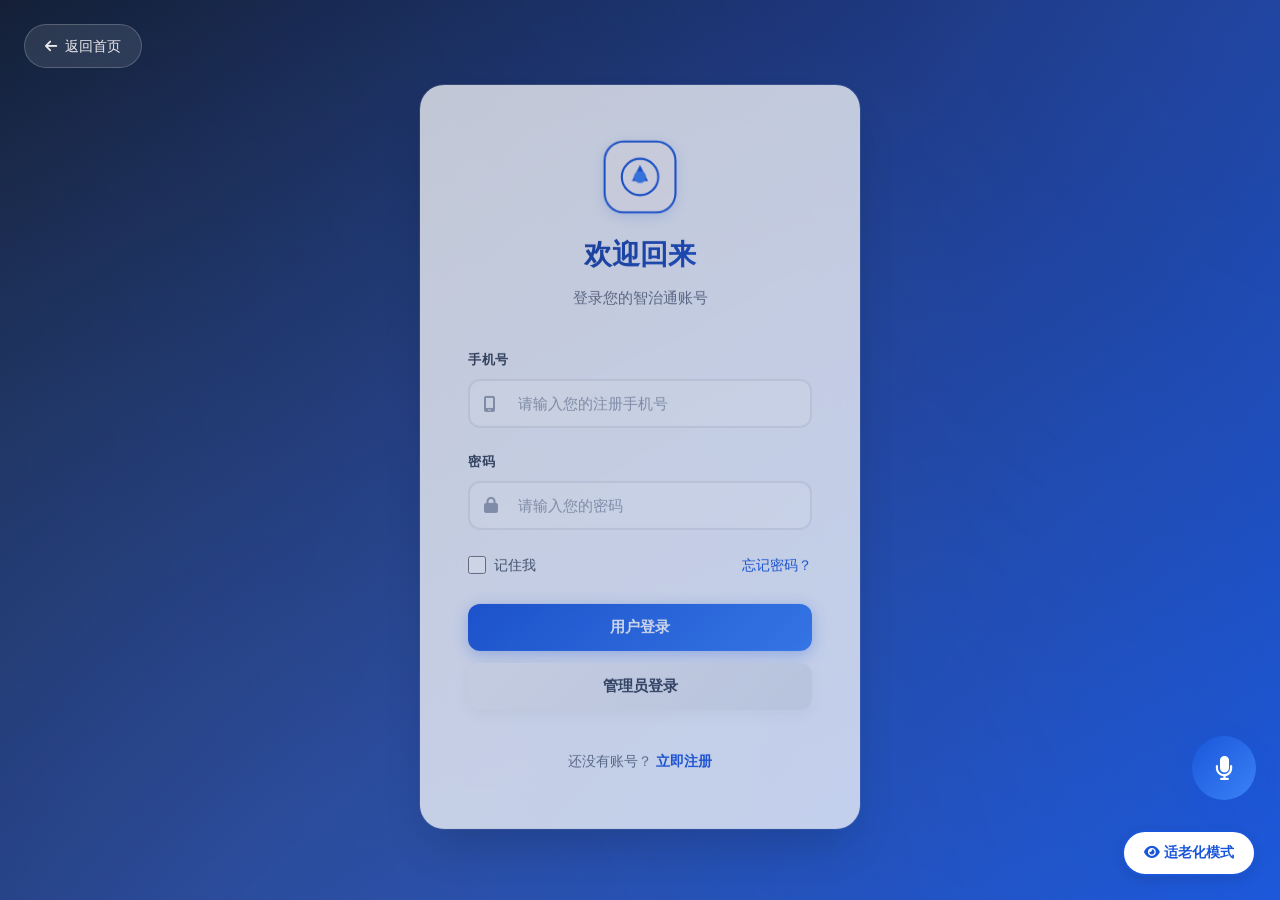
==== admin.html @ 532d1440 "Add files via upload 更新根目录为最新网站" ====
<!DOCTYPE html>
<html lang="zh-CN">
<head>
    <meta charset="UTF-8">
    <meta name="viewport" content="width=device-width, initial-scale=1.0">
    <title>管理员后台 - 智治通社区共治平台</title>
    <!-- 引入公共样式 -->
    <link rel="stylesheet" href="common.css">
    <!-- 引入 ECharts 5 稳定版 -->
    <script src="https://cdn.bootcdn.net/ajax/libs/echarts/5.4.3/echarts.min.js"></script>
    <!-- 引入Font Awesome矢量图标 -->
    <link rel="stylesheet" href="https://cdn.bootcdn.net/ajax/libs/font-awesome/6.4.0/css/all.min.css">
    <style>
        /* ==================== 页面独有基础样式 ==================== */
        body {
            padding-top: 80px;
        }
        /* ==================== 页面标题区域 独有样式 ==================== */
        .page-header {
            text-align: center;
            padding: 40px 24px;
            background: linear-gradient(135deg, #1e3a8a 0%, #1a56db 100%);
            color: white;
            margin-bottom: 40px;
        }
        .page-title {
            font-size: 36px;
            font-weight: 700;
            margin-bottom: 8px;
        }
        .page-desc {
            font-size: 16px;
            opacity: 0.9;
            max-width: 800px;
            margin: 0 auto;
        }
        /* ==================== 管理员信息栏 独有样式 ==================== */
        .admin-bar {
            max-width: 1200px;
            margin: 0 auto 32px;
            padding: 0 24px;
            display: flex;
            justify-content: space-between;
            align-items: center;
        }
        .admin-info {
            display: flex;
            align-items: center;
            gap: 12px;
            font-size: 15px;
            color: #374151;
        }
        .admin-info i {
            color: #1a56db;
            font-size: 20px;
        }
        .logout-btn {
            padding: 8px 16px;
            background: #ef4444;
            color: white;
            border: none;
            border-radius: 8px;
            font-size: 14px;
            font-weight: 500;
            cursor: pointer;
            transition: all 0.3s;
            display: flex;
            align-items: center;
            gap: 6px;
        }
        .logout-btn:hover {
            background: #dc2626;
        }
        /* ==================== 诉求列表容器 独有样式 ==================== */
        .appeal-container {
            max-width: 1200px;
            margin: 0 auto 60px;
            padding: 0 24px;
        }
        /* ==================== 空状态 独有样式 ==================== */
        .empty-state {
            text-align: center;
            padding: 80px 24px;
            background: white;
            border-radius: 24px;
            box-shadow: 0 10px 30px rgba(0,0,0,0.05);
        }
        .empty-icon {
            font-size: 72px;
            color: #e5e7eb;
            margin-bottom: 24px;
        }
        .empty-title {
            font-size: 20px;
            font-weight: 600;
            color: #374151;
            margin-bottom: 12px;
        }
        .empty-desc {
            font-size: 15px;
            color: #6b7280;
        }
        /* ==================== 诉求列表 独有样式 ==================== */
        .appeal-list {
            display: flex;
            flex-direction: column;
            gap: 24px;
        }
        /* ==================== 诉求项卡片 独有样式 ==================== */
        .appeal-card {
            background: white;
            border-radius: 24px;
            padding: 32px;
            box-shadow: 0 10px 30px rgba(0,0,0,0.05);
            transition: all 0.3s;
            border-left: 4px solid transparent;
        }
        .appeal-card:hover {
            transform: translateY(-4px);
            box-shadow: 0 15px 35px rgba(0,0,0,0.08);
        }
        /* 状态边框颜色 */
        .appeal-card.pending { border-left-color: #1a56db; }
        .appeal-card.processing { border-left-color: #f59e0b; }
        .appeal-card.completed { border-left-color: #10b981; }
        /* ==================== 诉求头部 独有样式 ==================== */
        .appeal-header {
            display: flex;
            justify-content: space-between;
            align-items: flex-start;
            margin-bottom: 16px;
            flex-wrap: wrap;
            gap: 16px;
        }
        .appeal-basic {
            display: flex;
            flex-direction: column;
            gap: 8px;
        }
        .appeal-type {
            font-size: 18px;
            font-weight: 600;
            color: #1f2937;
            display: flex;
            align-items: center;
            gap: 8px;
        }
        .appeal-type i {
            color: #1a56db;
        }
        .appeal-meta {
            display: flex;
            gap: 24px;
            font-size: 13px;
            color: #9ca3af;
        }
        .meta-item {
            display: flex;
            align-items: center;
            gap: 6px;
        }
        .appeal-status {
            padding: 6px 16px;
            border-radius: 30px;
            font-size: 13px;
            font-weight: 600;
        }
        .status-pending {
            background: #eff6ff;
            color: #1a56db;
        }
        .status-processing {
            background: #fffbeb;
            color: #f59e0b;
        }
        .status-completed {
            background: #ecfdf5;
            color: #10b981;
        }
        /* ==================== 诉求内容 独有样式 ==================== */
        .appeal-content {
            margin-bottom: 24px;
        }
        .appeal-desc {
            font-size: 15px;
            color: #4b5563;
            line-height: 1.8;
            margin-bottom: 16px;
            display: -webkit-box;
            -webkit-line-clamp: 2;
            -webkit-box-orient: vertical;
            overflow: hidden;
            cursor: pointer;
        }
        .appeal-desc.expanded {
            -webkit-line-clamp: unset;
            overflow: visible;
        }
        /* 图片预览 */
        .appeal-images {
            display: flex;
            gap: 12px;
            margin-bottom: 24px;
        }
        .appeal-image-item {
            width: 80px;
            height: 80px;
            border-radius: 12px;
            overflow: hidden;
            border: 2px solid #e5e7eb;
            cursor: pointer;
            transition: all 0.3s;
        }
        .appeal-image-item:hover {
            transform: scale(1.05);
            border-color: #1a56db;
        }
        .appeal-image-item img {
            width: 100%;
            height: 100%;
            object-fit: cover;
        }
        /* ==================== 管理员操作区==================== */
        .admin-actions {
            margin-top: 24px;
            padding-top: 24px;
            border-top: 1px solid #f3f4f6;
        }
        .action-group {
            display: flex;
            flex-wrap: wrap;
            gap: 16px;
            margin-bottom: 16px;
            align-items: flex-end;
        }
        .action-item {
            flex: 1;
            min-width: 200px;
        }
        .action-label {
            display: block;
            font-size: 13px;
            font-weight: 600;
            color: #374151;
            margin-bottom: 8px;
        }
        .action-select {
            width: 100%;
            padding: 10px 12px;
            border: 2px solid #e5e7eb;
            border-radius: 8px;
            font-size: 14px;
            color: #1f2937;
            transition: all 0.3s;
        }
        .action-select:focus {
            outline: none;
            border-color: #1a56db;
            box-shadow: 0 0 0 4px rgba(26, 86, 219, 0.1);
        }
        .action-textarea {
            width: 100%;
            padding: 12px;
            border: 2px solid #e5e7eb;
            border-radius: 8px;
            font-size: 14px;
            color: #1f2937;
            min-height: 80px;
            resize: vertical;
            transition: all 0.3s;
        }
        .action-textarea:focus {
            outline: none;
            border-color: #1a56db;
            box-shadow: 0 0 0 4px rgba(26, 86, 219, 0.1);
        }
        .submit-btn {
            padding: 10px 24px;
            background: linear-gradient(135deg, #1a56db 0%, #3b82f6 100%);
            color: white;
            border: none;
            border-radius: 8px;
            font-size: 14px;
            font-weight: 600;
            cursor: pointer;
            transition: all 0.3s;
            display: flex;
            align-items: center;
            gap: 8px;
            white-space: nowrap;
        }
        .submit-btn:hover {
            background: linear-gradient(135deg, #1e40af 0%, #2563eb 100%);
        }
        /* ==================== 处理结果区域 独有样式 ==================== */
        .appeal-result {
            margin-top: 20px;
            padding: 20px;
            background: #f9fafb;
            border-radius: 16px;
            display: none;
        }
        .appeal-result.show {
            display: block;
        }
        .result-title {
            font-size: 14px;
            font-weight: 600;
            color: #374151;
            margin-bottom: 8px;
            display: flex;
            align-items: center;
            gap: 8px;
        }
        .result-title i {
            color: #10b981;
        }
        .result-content {
            font-size: 14px;
            color: #4b5563;
            line-height: 1.6;
        }
        /* ==================== 响应式独有适配 ==================== */
        @media (max-width: 768px) {
            .page-title {
                font-size: 28px;
            }
            .admin-bar {
                flex-direction: column;
                align-items: flex-start;
                gap: 16px;
            }
            .appeal-card {
                padding: 24px;
            }
            .appeal-header {
                flex-direction: column;
                align-items: flex-start;
                gap: 12px;
            }
            .appeal-type {
                font-size: 16px;
            }
            .appeal-meta {
                flex-wrap: wrap;
                gap: 12px;
            }
            .action-group {
                flex-direction: column;
                align-items: stretch;
                gap: 12px;
            }
            .action-item {
                min-width: unset;
            }
            .appeal-image-item {
                width: 60px;
                height: 60px;
            }
        }


        /* 筛选栏美化样式 */
        .filter-bar {
            display: flex;
            flex-wrap: wrap;
            gap: 20px;
            align-items: flex-end;
            padding: 24px;
            background: white;
            border-radius: 20px;
            box-shadow: 0 10px 30px rgba(0,0,0,0.05);
            margin-bottom: 24px;
        }
        .filter-item {
            display: flex;
            flex-direction: column;
            gap: 8px;
            min-width: 160px;
        }
        .filter-label {
            font-size: 14px;
            font-weight: 600;
            color: #374151;
        }
        .filter-bar input,
        .filter-bar select {
            padding: 10px 12px;
            border: 2px solid #e5e7eb;
            border-radius: 8px;
            font-size: 14px;
            color: #1f2937;
            transition: all 0.3s;
            outline: none;
        }
        .filter-bar input:focus,
        .filter-bar select:focus {
            border-color: #1a56db;
            box-shadow: 0 0 0 4px rgba(26, 86, 219, 0.1);
        }
        .filter-bar input {
            min-width: 220px;
        }
        .filter-buttons {
            display: flex;
            gap: 12px;
            margin-left: auto;
        }
        .filter-btn {
            padding: 10px 18px;
            border: none;
            border-radius: 8px;
            font-size: 14px;
            font-weight: 500;
            cursor: pointer;
            display: flex;
            align-items: center;
            gap: 6px;
            transition: all 0.3s;
        }
        .search-btn {
            background: #1a56db;
            color: white;
        }
        .search-btn:hover {
            background: #1e40af;
        }
        .reset-btn {
            background: #f3f4f6;
            color: #374151;
        }
        .reset-btn:hover {
            background: #e5e7eb;
        }
        /* 响应式适配 */
        @media (max-width: 768px) {
            .filter-bar {
                flex-direction: column;
                align-items: stretch;
                gap: 16px;
            }
            .filter-buttons {
                margin-left: 0;
                justify-content: flex-end;
            }
        }


        /* 图片预览弹窗优化样式 */

        .modal-content {
            position: relative;
            z-index: 1;
            max-width: 90%;
            max-height: 90%;
        }
        .modal-img {
            max-width: 90vw;
            max-height: 90vh;
            width: 100%;
            height: 100%;
            object-fit: contain;
        }


        /* ==================== 图片预览弹窗==================== */
        .image-modal {
            position: fixed !important;
            top: 0 !important;
            left: 0 !important;
            width: 100vw !important;
            height: 100vh !important;
            background: rgba(0, 0, 0, 0.92) !important;
            z-index: 99999 !important;
            display: none;
            justify-content: center;
            align-items: center;
            overflow: hidden !important;
            margin: 0 !important;
            padding: 0 !important;
        }
        .image-modal.show {
            display: flex !important;
        }
        .modal-content {
            max-width: 90vw !important;
            max-height: 90vh !important;
            z-index: 100000 !important;
            position: relative !important;
            /* 缩放拖拽核心 */
            touch-action: none;
            user-select: none !important;
        }
        .modal-img {
            max-width: 100% !important;
            max-height: 90vh !important;
            width: auto !important;
            height: auto !important;
            object-fit: contain !important;
            display: block !important;
            /* 缩放过渡效果 */
            transition: transform 0.1s ease;
            user-select: none !important;
            pointer-events: none;
        }
        /* 关闭按钮：超大超明显，不会找不到 */
        .modal-close-btn {
            position: fixed !important;
            top: 20px !important;
            right: 20px !important;
            width: 50px !important;
            height: 50px !important;
            background: #ffffff !important;
            border-radius: 50% !important;
            display: flex !important;
            align-items: center !important;
            justify-content: center !important;
            font-size: 24px !important;
            color: #333333 !important;
            cursor: pointer !important;
            z-index: 100001 !important;
            border: none !important;
            box-shadow: 0 2px 10px rgba(0,0,0,0.2) !important;
            transition: all 0.2s ease !important;
        }
        .modal-close-btn:hover {
            background: #f0f0f0 !important;
            transform: scale(1.05) !important;
        }
        /* 左右切换按钮：超大，手机也能点 */
        .modal-prev-btn, .modal-next-btn {
            position: fixed !important;
            top: 50% !important;
            transform: translateY(-50%) !important;
            width: 60px !important;
            height: 60px !important;
            background: rgba(255, 255, 255, 0.3) !important;
            border-radius: 50% !important;
            display: flex !important;
            align-items: center !important;
            justify-content: center !important;
            color: #ffffff !important;
            font-size: 30px !important;
            cursor: pointer !important;
            z-index: 100001 !important;
            border: none !important;
            transition: all 0.2s ease !important;
        }
        .modal-prev-btn {
            left: 20px !important;
        }
        .modal-next-btn {
            right: 20px !important;
        }
        .modal-prev-btn:hover, .modal-next-btn:hover {
            background: rgba(255, 255, 255, 0.6) !important;
        }
        /* 单图时隐藏切换按钮 */
        .modal-prev-btn.hidden, .modal-next-btn.hidden {
            display: none !important;
        }

        /* 通知跳转高亮动画 */
        @keyframes highlightCard {
            0% { box-shadow: 0 0 0 3px rgba(26, 86, 219, 0.3); }
            50% { box-shadow: 0 0 0 6px rgba(26, 86, 219, 0.6); }
            100% { box-shadow: 0 0 0 3px rgba(26, 86, 219, 0.3); }
        }
        .highlight-animation {
            animation: highlightCard 1.2s ease-in-out 2;
            z-index: 10;
        }

    </style>

    <!--引入SheetJS库-->
    <script src="https://cdn.bootcdn.net/ajax/libs/xlsx/0.18.5/xlsx.full.min.js"></script>

</head>
<body>
<!-- 导航栏 -->
<nav class="navbar">
    <div class="nav-container">
        <a href="index.html" class="nav-brand">
            <div class="brand-logo">
                <svg width="40" height="40" viewBox="0 0 40 40" fill="none">
                    <circle cx="20" cy="20" r="18" stroke="#1a56db" stroke-width="2"/>
                    <path d="M20 8L28 24H12L20 8Z" fill="#1a56db"/>
                    <circle cx="20" cy="20" r="6" fill="#60a5fa"/>
                </svg>
            </div>
            <div class="brand-text">
                <span class="brand-name">智治通</span>
                <span class="brand-slogan">川北川南一站式社区共治服务平台</span>
            </div>
        </a>
        <!-- 汉堡按钮 -->
        <div class="nav-toggle" id="navToggle">
            <svg width="24" height="24" viewBox="0 0 24 24" fill="none" stroke="#1a56db" stroke-width="2">
                <line x1="3" y1="12" x2="21" y2="12"></line>
                <line x1="3" y1="6" x2="21" y2="6"></line>
                <line x1="3" y1="18" x2="21" y2="18"></line>
            </svg>
        </div>
        <!-- 桌面菜单 -->
        <ul class="nav-menu">
            <li><a href="index.html">首页</a></li>
            <li><a href="project.html">项目介绍</a></li>
            <li><a href="appeal-submit.html">诉求提交</a></li>
            <li><a href="appeal-query.html">我的诉求</a></li>
            <li><a href="admin.html" class="active">管理员后台</a></li>
            <li id="loginNavItem"><a href="login.html" id="loginLink">登录/注册</a></li>
            <li id="logoutNavItem" style="display: none;"><a href="javascript:;" id="logoutBtn" style="color: #ef4444;">退出</a></li>
        </ul>
    </div>
</nav>
<!-- 页面标题 -->
<div class="page-header">
    <h1 class="page-title">管理员后台</h1>
    <p class="page-desc">查看所有用户诉求，更新处理状态，添加处理结果</p>
</div>
<!-- 管理员信息栏 -->
<div class="admin-bar">
    <div class="admin-info">
        <i class="fa-solid fa-user-shield"></i>
        <span>当前登录：管理员账号</span>
    </div>

    <!-- 管理员消息通知按钮 -->
    <div style="position: relative; margin-right: 12px;">
        <button id="adminNoticeBtn" class="btn btn-primary" style="padding: 8px 16px; font-size: 14px; border-radius: 8px; position: relative;">
            <i class="fa-solid fa-bell"></i> 消息通知
            <!-- 未读小红点 -->
            <span id="noticeBadge" style="position: absolute; top: -6px; right: -6px; background: #ef4444; color: white; font-size: 10px; width: 18px; height: 18px; border-radius: 50%; display: flex; align-items: center; justify-content: center; display: none;">0</span>
        </button>

        <!-- 下拉消息列表 -->
        <div id="noticePanel" style="position: absolute; top: 50px; right: 0; width: 380px; background: white; border-radius: 12px; box-shadow: 0 4px 20px rgba(0,0,0,0.1); z-index: 999; display: none; max-height: 450px; overflow: hidden;">
            <!-- 消息头部 -->
            <div style="padding: 12px 16px; border-bottom: 1px solid #f3f4f6; display: flex; justify-content: space-between; align-items: center;">
                <h4 style="margin: 0; font-size: 15px; font-weight: 600; color: #1f2937;">管理员通知</h4>
                <button id="readAllBtn" style="border: none; background: none; color: #1a56db; font-size: 13px; cursor: pointer;">全部已读</button>
            </div>
            <!-- 消息列表容器 -->
            <div id="noticeList" style="max-height: 380px; overflow-y: auto;">
                <!-- 空状态 -->
                <div id="noticeEmpty" style="padding: 40px 20px; text-align: center; color: #9ca3af; font-size: 14px;">
                    <i class="fa-solid fa-inbox" style="font-size: 30px; margin-bottom: 12px; display: block;"></i>
                    暂无通知消息
                </div>
            </div>
        </div>
    </div>

    <!-- 代居民提交诉求 -->
    <button class="btn btn-primary" style="margin-right: 12px; padding: 8px 16px; font-size: 14px; border-radius: 8px;" onclick="adminSubmitAppeal()">
        <i class="fa-solid fa-user-plus"></i> 代居民提交
    </button>

    <!--导出按钮 -->
    <button id="exportExcelBtn" class="btn btn-primary" style="margin-right: 12px; padding: 8px 16px; font-size: 14px; border-radius: 8px;">
        <i class="fa-solid fa-download"></i> 导出Excel
    </button>

    <button class="logout-btn" onclick="adminLogout()">
        <i class="fa-solid fa-right-from-bracket"></i>
        退出登录
    </button>
</div>

<!-- 管理员数据统计模块 -->
<section class="admin-stats" style="max-width: 1200px; margin: 0 auto 40px; padding: 0 24px;">
    <div class="board-header" style="text-align: center; margin-bottom: 40px;">
        <h2 style="font-size: 24px; color: #1f2937; margin-bottom: 12px;">诉求数据统计</h2>
        <p style="color: #6b7280;">按类型、状态分析诉求数据，辅助管理决策</p>
    </div>
    <div class="charts-row" style="display: grid; grid-template-columns: repeat(auto-fit, minmax(400px, 1fr)); gap: 20px;">
        <!-- 诉求类型分布饼图 -->
        <div class="chart-card" style="background: white; border-radius: 16px; padding: 24px; box-shadow: 0 4px 16px rgba(0,0,0,0.05);">
            <h3 style="font-size: 18px; color: #1f2937; margin-bottom: 20px;">诉求类型分布</h3>
            <div id="adminTypeChart" style="width: 100%; height: 300px;"></div>
        </div>
        <!-- 诉求状态统计柱状图 -->
        <div class="chart-card" style="background: white; border-radius: 16px; padding: 24px; box-shadow: 0 4px 16px rgba(0,0,0,0.05);">
            <h3 style="font-size: 18px; color: #1f2937; margin-bottom: 20px;">诉求状态统计</h3>
            <div id="adminStatusChart" style="width: 100%; height: 300px;"></div>
        </div>
    </div>
</section>


<!-- 诉求列表容器 -->
<div class="appeal-container">

    <!-- 诉求筛选栏 -->
    <div class="filter-bar">
        <div class="filter-item">
            <label class="filter-label" for="searchInput">关键词搜索</label>
            <input type="text" id="searchInput" placeholder="搜索诉求编号/内容/联系人">
        </div>
        <div class="filter-item">
            <label class="filter-label" for="filterType">诉求类型</label>
            <select id="filterType">
                <option value="">全部类型</option>
                <option value="设施报修">设施报修</option>
                <option value="纠纷调解">纠纷调解</option>
                <option value="政策咨询">政策咨询</option>
                <option value="社区建议">社区建议</option>
                <option value="志愿服务">志愿服务</option>
                <!-- 新增古建筑保护类型（贴合大赛主题） -->
                <option value="古建筑保护">古建筑保护</option>
            </select>
        </div>
        <div class="filter-item">
            <label class="filter-label" for="filterStatus">处理状态</label>
            <select id="filterStatus">
                <option value="">全部状态</option>
                <option value="待处理">待受理</option>
                <option value="处理中">处理中</option>
                <option value="待核验">待核验</option>
                <option value="已完成">已完成</option>
            </select>
        </div>
        <div class="filter-buttons">
            <button class="filter-btn search-btn" onclick="filterAppeals()">
                <i class="fa-solid fa-magnifying-glass"></i> 搜索
            </button>
            <button class="filter-btn reset-btn" onclick="resetFilter()">
                <i class="fa-solid fa-arrows-rotate"></i> 重置
            </button>
        </div>
    </div>

    <!-- 空状态（无诉求时显示） -->
    <div class="empty-state" id="emptyState">
        <div class="empty-icon">
            <i class="fa-solid fa-file-invoice"></i>
        </div>
        <h3 class="empty-title">暂无用户提交的诉求</h3>
        <p class="empty-desc">当用户提交诉求后，将在这里显示并可进行处理</p>
    </div>
    <!-- 诉求列表（有诉求时显示） -->
    <div class="appeal-list" id="appealList" style="display: none;">
        <!-- 诉求卡片将通过JS动态生成 -->
    </div>
</div>



<!-- ==================== 用户意见反馈管理（折叠面板） ==================== -->
<div class="appeal-container" style="margin-top: 30px;">
    <div class="appeal-card" style="padding: 24px;">
        <!-- 折叠头部 -->
        <div style="display: flex; justify-content: space-between; align-items: center; cursor: pointer;" onclick="toggleFeedbackPanel()">
            <div style="display: flex; align-items: center; gap: 10px;">
                <i class="fa-solid fa-comment-dots" style="color:#1a56db; font-size:18px;"></i>
                <h3 style="margin:0; font-size:18px; font-weight:600;">用户意见反馈管理</h3>
                <span id="feedbackBadge" style="background:#ef4444; color:#fff; font-size:12px; padding:2px 8px; border-radius:12px; display:none;">待处理</span>
            </div>
            <i class="fa-solid fa-chevron-down" id="feedbackArrow" style="transition:0.3s;"></i>
        </div>

        <!-- 折叠内容（默认隐藏） -->
        <div id="feedbackPanel" style="display:none; margin-top:20px;">
            <!-- 反馈筛选 -->
            <div class="filter-bar" style="padding:16px; margin-bottom:16px;">
                <div class="filter-item">
                    <label class="filter-label">处理状态</label>
                    <select id="feedbackStatusFilter" class="action-select">
                        <option value="">全部</option>
                        <option value="待处理">待处理</option>
                        <option value="处理中">处理中</option>
                        <option value="已完成">已完成</option>
                    </select>
                </div>
                <div class="filter-buttons">
                    <button class="filter-btn search-btn" onclick="renderFeedbackList()">筛选</button>
                    <button class="filter-btn reset-btn" onclick="resetFeedbackFilter()">重置</button>
                </div>
            </div>

            <!-- 空状态 -->
            <div class="empty-state" id="feedbackEmpty" style="padding:40px 20px; display:none;">
                <div class="empty-icon"><i class="fa-solid fa-inbox"></i></div>
                <h3 class="empty-title">暂无用户反馈</h3>
                <p class="empty-desc">用户提交意见后会在这里显示</p>
            </div>

            <!-- 反馈列表 -->
            <div class="appeal-list" id="feedbackList" style="gap:16px;"></div>
        </div>
    </div>
</div>


<!-- 管理员新消息Toast弹窗 -->
<div id="newMsgToast" style="position: fixed; bottom: 30px; right: 30px; background: linear-gradient(135deg, #1a56db 0%, #3b82f6 100%); color: white; padding: 16px 20px; border-radius: 12px; box-shadow: 0 8px 24px rgba(26, 86, 219, 0.3); z-index: 9999; display: none; align-items: center; gap: 12px; cursor: pointer; transition: all 0.3s ease; max-width: 360px;">
    <i class="fa-solid fa-bell" style="font-size: 18px;"></i>
    <div style="flex: 1;">
        <div id="toastTitle" style="font-weight: 600; font-size: 14px; margin-bottom: 2px;">新消息通知</div>
        <div id="toastContent" style="font-size: 13px; opacity: 0.9;">您有一条新的管理员通知</div>
    </div>
</div>

<!-- 页脚 -->
<footer class="footer">
    <div class="footer-container">
        <div class="footer-brand">
            <div class="brand-logo">
                <svg width="32" height="32" viewBox="0 0 40 40" fill="none">
                    <circle cx="20" cy="20" r="18" stroke="white" stroke-width="2"/>
                    <path d="M20 8L28 24H12L20 8Z" fill="white"/>
                    <circle cx="20" cy="20" r="6" fill="#60a5fa"/>
                </svg>
            </div>
            <div class="brand-text">
                <span class="footer-brand-name">智治通</span>
                <span class="footer-brand-slogan">川北川南一站式社区共治服务平台 </span>
            </div>
        </div>
        <div class="footer-info">
            <p>项目定位：川北川南一站式社区共治服务平台</p>
            <p>团队优势：思政、法学、财务管理、计算机跨专业团队</p>
        </div>
    </div>
</footer>
<!-- 引入公共脚本 -->
<script src="common.js"></script>
<!-- 页面独有脚本 -->
<script>

    // 权限拦截：居民禁止访问管理员后台
    checkUserBanAdminPage();

    // 管理员登录校验
    window.onload = function() {
        // 居民禁止访问管理员后台
        if (userBanAdminPage()) return;
        // 管理员登录校验
        const isAdminFlag = localStorage.getItem('is_admin');
        const loginLink = document.getElementById('loginLink');
        if (!isAdminFlag || isAdminFlag !== 'true') {
            alert('请以管理员身份登录');
            window.location.href = 'login.html';
            return;
        }
        loginLink.innerHTML = '<i class="fa-solid fa-user-shield"></i> 管理员';
        loginLink.style.pointerEvents = 'none';
        loginLink.style.color = '#1a56db';
        loadAllAppeals();
        initAdminCharts();
    };

    // 单独封装图表初始化函数，避免重复执行
    function initAdminCharts() {
        // 获取本地诉求数据
        const allAppeals = JSON.parse(localStorage.getItem('zhizhitong_appeals')) || [];
        // 渲染诉求类型分布饼图
        const typeData = {};
        allAppeals.forEach(a => {
            typeData[a.type] = (typeData[a.type] || 0) + 1;
        });
        const typeChartDom = document.getElementById('adminTypeChart');
        const typeChart = echarts.init(typeChartDom);
        typeChart.setOption({
            tooltip: { trigger: 'item' },
            legend: { top: 'bottom' },
            series: [{
                type: 'pie',
                radius: ['40%', '70%'],
                data: Object.entries(typeData).map(([name, value]) => ({ name, value }))
            }]
        });
        // 渲染诉求状态统计柱状图
        const statusData = {
            '待受理': allAppeals.filter(a => a.status === '待处理').length,
            '处理中': allAppeals.filter(a => a.status === '处理中').length,
            '待核验': allAppeals.filter(a => a.status === '待核验').length,
            '已完成': allAppeals.filter(a => a.status === '已完成').length
        };
        const statusChartDom = document.getElementById('adminStatusChart');
        const statusChart = echarts.init(statusChartDom);
        statusChart.setOption({
            tooltip: { trigger: 'axis' },
            xAxis: { type: 'category', data: Object.keys(statusData), axisLabel: { interval: 0 } },
            yAxis: { type: 'value' },
            series: [{
                type: 'bar',
                data: Object.values(statusData),
                itemStyle: {
                    color: function(params) {
                        const colors = ['#1a56db', '#f59e0b', '#ea580c', '#10b981'];
                        return colors[params.dataIndex];
                    }
                }
            }]
        });
        // 响应式适配
        window.addEventListener('resize', () => {
            typeChart.resize();
            statusChart.resize();
        });
    }

    // 管理员退出登录
    function adminLogout() {
        localStorage.removeItem('is_admin');
        localStorage.removeItem('is_login');
        localStorage.removeItem('current_user');
        alert('退出登录成功');
        window.location.href = 'login.html';
    }

    // 加载所有用户诉求
    function loadAllAppeals() {
        // 从LocalStorage获取所有诉求
        let allAppeals = JSON.parse(localStorage.getItem('zhizhitong_appeals')) || [];

        // 筛选逻辑
        const keyword = document.getElementById('searchInput')?.value.toLowerCase() || '';
        const type = document.getElementById('filterType')?.value || '';
        const status = document.getElementById('filterStatus')?.value || '';

        allAppeals = allAppeals.filter(item => {
            const matchKey = !keyword
                || (item.code||'').toLowerCase().includes(keyword)
                || (item.desc||'').toLowerCase().includes(keyword)
                || (item.phone||'').includes(keyword);
            const matchType = !type || item.type === type;
            const matchStatus = !status || item.status === status;
            return matchKey && matchType && matchStatus;
        });
        const emptyState = document.getElementById('emptyState');
        const appealList = document.getElementById('appealList');

        // 无诉求：显示空状态
        if (allAppeals.length === 0) {
            emptyState.style.display = 'block';
            appealList.style.display = 'none';
            return;
        }
        // 有诉求：显示列表，按提交时间倒序排列（最新的在前）
        emptyState.style.display = 'none';
        appealList.style.display = 'flex';
        allAppeals.sort((a, b) => new Date(b.submitTime) - new Date(a.submitTime));
        // 生成诉求卡片
        appealList.innerHTML = '';
        allAppeals.forEach((appeal, index) => {
            const appealCard = document.createElement('div');
            // 根据状态设置卡片类名
            let statusClass = '';
            let statusText = '';
            let statusTagClass = '';
            switch(appeal.status) {
                case '待处理':
                    statusClass = 'pending';
                    statusText = '待受理';
                    statusTagClass = 'status-pending';
                    break;
                case '处理中':
                    statusClass = 'processing';
                    statusText = '处理中';
                    statusTagClass = 'status-processing';
                    break;
                case '待核验':
                    statusClass = 'processing';
                    statusText = '待核验';
                    statusTagClass = 'status-processing';
                    break;
                case '已完成':
                    statusClass = 'completed';
                    statusText = '已完成';
                    statusTagClass = 'status-completed';
                    break;
                default:
                    statusClass = 'pending';
                    statusText = '待受理';
                    statusTagClass = 'status-pending';
            }

            // 生成图片预览HTML
            let imagesHtml = '';
            if (appeal.images && appeal.images.length > 0) {
                imagesHtml = `<div class="appeal-images">`;
                appeal.images.forEach((img, imgIndex) => {
                    imagesHtml += `
                <div class="appeal-image-item">
                    <img src="${img}" alt="诉求图片${imgIndex+1}" class="previewable-img">
                </div>
            `;
                });
                imagesHtml += `</div>`;
            }

            // 生成处理结果HTML（仅已完成显示）
            let resultHtml = '';
            if (appeal.status === '已完成' && appeal.result) {
                resultHtml = `
                        <div class="appeal-result show">
                            <div class="result-title">
                                <i class="fa-solid fa-check-circle"></i> 处理结果
                            </div>
                            <div class="result-content">${appeal.result}</div>
                        </div>
                    `;
            }
            // 诉求卡片HTML
            appealCard.className = `appeal-card ${statusClass}`;
            appealCard.innerHTML = `
                    <div class="appeal-header">
                        <div class="appeal-basic">
                            <div class="appeal-type">
                                <i class="fa-solid fa-tag"></i> ${appeal.type}
                            </div>
                            <div class="appeal-meta">
                                <div class="meta-item">
                                    <i class="fa-solid fa-id-card"></i>
                                    <span>诉求编号：${appeal.code || '无'}</span>
                                </div>
                                <div class="meta-item">
                                    <i class="fa-solid fa-user"></i>
                                    <span>提交人：${appeal.phone.slice(0,3)}****${appeal.phone.slice(7)}</span>
                                </div>
                                <div class="meta-item">
                                    <i class="fa-solid fa-id-card"></i>
                                    <span>诉求ID：${appeal.id}</span>
                                </div>
                            </div>
                        </div>
                        <div class="appeal-status ${statusTagClass}">
                            ${statusText}
                        </div>
                    </div>
                    <div class="appeal-content">
                        <div class="appeal-desc" onclick="toggleDescExpand(this)">
                            ${appeal.desc}
                        </div>
                        ${imagesHtml}
                    </div>
                    ${resultHtml}

                    <!-- 居民评价展示（当已完成才显示） -->
${appeal.status === '已完成' ? `
<div class="appeal-result show" style="background: #f0fdf4; border-left: 4px solid #10b981; margin-top: 16px;">
    <div class="result-title">
        <i class="fa-solid fa-star"></i> 居民评价
    </div>
    <div class="result-content" style="display: flex; align-items: center; gap: 8px; margin-bottom: 8px;">
        <span style="color: #f59e0b; font-size: 16px;">
            ${Array.from({length: parseInt(appeal.score)}, () => '<i class="fa-solid fa-star"></i>').join('')}
            ${Array.from({length: 5 - parseInt(appeal.score)}, () => '<i class="fa-solid fa-star" style="color:#d1d5db;"></i>').join('')}
        </span>
        <span style="font-weight: 600;">${appeal.score || '未'}星评价</span>
    </div>
    <div class="result-content">
        <strong>评价建议：</strong>${appeal.scoreRemark || '暂无评价建议'}
    </div>
    <div class="result-content" style="margin-top: 8px; font-size: 12px; color: #6b7280;">
        核验时间：${appeal.verifyTime || '未知'} | 核验结果：${appeal.verifyResult === '通过' ? '核验通过' : '驳回'}
    </div>
</div>
` : ''}


<!-- 管理员操作区：已完成状态 隐藏，不可修改 -->
<div class="admin-actions" style="${appeal.status === '已完成' ? 'display: none;' : ''}">
    <div class="action-group">
    <div class="action-item">
        <label class="action-label">处理状态</label>
        <select class="action-select" id="statusSelect-${index}" data-appeal-id="${appeal.id}">
           <option value="待处理" ${appeal.status === '待处理' ? 'selected' : ''}>待受理</option>
           <option value="处理中" ${appeal.status === '处理中' ? 'selected' : ''}>处理中</option>
           <option value="待核验" ${appeal.status === '待核验' ? 'selected' : ''}>待核验（提交办结）</option>
           <option value="驳回重办" ${appeal.status === '驳回重办' ? 'selected' : ''}>驳回重办（退回处理中）</option>
        </select>
    </div>
    <!-- AI智能辅助区：整合两个AI按钮，统一美观 -->
    <div class="action-item" style="min-width: 240px;">
        <label class="action-label">AI智能辅助</label>
        <div style="display: flex; gap: 8px;">
        <!-- 左：一键分派 -->
           <button type="button" class="btn btn-secondary" style="flex:1;" id="aiDispatchBtn-${index}" onclick="aiAutoDispatch(${index}, '${appeal.type}')">
             <i class="fa-solid fa-robot"></i> 一键分派
           </button>
        <!-- 右：生成回复 -->
           <button type="button" class="btn btn-secondary" style="flex:1;" id="aiReplyBtn-${index}" onclick="generateAiReply(${index}, '${appeal.id}')">
             <i class="fa-solid fa-robot"></i> 生成回复
           </button>
    </div>
</div>
</div>

<!-- 分派信息组：部门、处置人、备注 -->
<div class="action-group">
    <div class="action-item">
        <label class="action-label">处置部门/单位</label>
        <select class="action-select" id="handlerDept-${index}">
           <option value="">请选择处置部门</option>
           <option value="社区物业维修组">社区物业维修组</option>
           <option value="社区调解委员会">社区调解委员会</option>
           <option value="街道政务服务岗">街道政务服务岗</option>
           <option value="社区居委会综合岗">社区居委会综合岗</option>
           <option value="社区新时代文明实践站">社区新时代文明实践站</option>
           <option value="街道办城管科">街道办城管科</option>
           <option value="其他部门">其他部门</option>
        </select>
    </div>
    <div class="action-item">
        <label class="action-label">处置人</label>
        <input type="text" class="action-select" id="handlerPerson-${index}" placeholder="请填写处置人姓名" value="${appeal.handlerPerson || ''}">
    </div>
    <div class="action-item">
        <label class="action-label">分派备注</label>
        <input type="text" class="action-select" id="dispatchRemark-${index}" placeholder="请填写分派备注" value="${appeal.dispatchRemark || ''}">
    </div>
</div>

<!-- 办结凭证上传 -->
<div class="action-group">
    <div class="action-item" style="min-width: 100%;">
        <label class="action-label">办结凭证（处置前后对比照，提交待核验必填）</label>
        <div class="upload-container" id="finishUpload-${index}" style="padding: 16px; border: 2px dashed #e5e7eb; border-radius: 8px; text-align: center; cursor: pointer; margin-bottom: 12px;" onclick="document.getElementById('finishFile-${index}').click()">
            <div class="upload-text" style="font-size: 13px; color: #6b7280;">点击上传处置后对比图片，最多3张</div>
            <input type="file" id="finishFile-${index}" accept="image/jpeg,image/png" multiple style="display: none;">
        </div>
        <div class="preview-container" id="finishPreview-${index}" style="display: flex; gap: 12px; flex-wrap: wrap;">
            ${appeal.finishImages && appeal.finishImages.length > 0 ? appeal.finishImages.map((img, imgIndex) => `
                <div class="appeal-image-item" style="width: 60px; height: 60px; border-radius: 8px; overflow: hidden;">
                     <img src="${img}" alt="办结凭证${imgIndex+1}" class="previewable-img" style="width:100%;height:100%;object-fit:cover;">
                </div>
            `).join('') : ''}
        </div>
    </div>
</div>

<!-- 办结说明 -->
<div class="action-group">
    <div class="action-item" style="min-width: 100%;">
        <label class="action-label">办结说明（提交待核验必填）</label>
        <textarea class="action-textarea" id="finishDesc-${index}" placeholder="请填写详细的处置说明、完成情况">${appeal.finishDesc || ''}</textarea>
    </div>
</div>

<!-- 驳回原因（仅驳回重办时必填） -->
<div class="action-group" id="rejectReasonGroup-${index}" style="display: none;">
    <div class="action-item" style="min-width: 100%;">
        <label class="action-label">驳回原因（驳回重办必填）</label>
        <textarea class="action-textarea" id="rejectReason-${index}" placeholder="请填写驳回重办的具体原因，将同步给居民">${appeal.rejectReason || ''}</textarea>
    </div>
</div>

<!-- 处理结果 + 保存按钮 -->
<div class="action-group">
    <div class="action-item" style="min-width: 100%;">
        <label class="action-label">处理结果（选填）</label>
        <textarea class="action-textarea" id="resultText-${index}" placeholder="请输入最终办结回复、给居民的通知内容">${appeal.result || ''}</textarea>
    </div>
    <button class="submit-btn" onclick="updateAppeal(${index}, '${appeal.id}')">
        <i class="fa-solid fa-save"></i> 保存修改
    </button>
</div>
</div>
                `;
            appealList.appendChild(appealCard);

            // 状态切换 显示/隐藏 驳回原因框
            const statusSelect = document.getElementById(`statusSelect-${index}`);
            const rejectGroup = document.getElementById(`rejectReasonGroup-${index}`);

            statusSelect.addEventListener('change', function () {
                // 选择驳回重办时显示输入框，其他状态隐藏
                if (this.value === '驳回重办') {
                    rejectGroup.style.display = 'block';
                } else {
                    rejectGroup.style.display = 'none';
                    // 清空驳回原因
                    document.getElementById(`rejectReason-${index}`).value = '';
                }
            });

        });
    }

    // 展开/收起诉求描述
    function toggleDescExpand(descElement) {
        descElement.classList.toggle('expanded');
    }


    // 修改诉求保存
    // 修改诉求保存
    function updateAppeal(cardIndex, appealId) {
        console.log("当前卡片下标：", cardIndex);
        console.log("当前诉求ID：", appealId);
        const allAppeals = JSON.parse(localStorage.getItem('zhizhitong_appeals')) || [];
        const appealIndex = allAppeals.findIndex(a => String(a.id) === String(appealId));
        if (appealIndex === -1) {
            alert(`错误：未找到ID为${appealId}的诉求，请刷新页面后重试！`);
            return;
        }
        // 获取表单所有值
        let newStatus = document.getElementById(`statusSelect-${cardIndex}`).value;
        const newResult = document.getElementById(`resultText-${cardIndex}`).value;
        const handlerDept = document.getElementById(`handlerDept-${cardIndex}`).value;
        const handlerPerson = document.getElementById(`handlerPerson-${cardIndex}`).value;
        const dispatchRemark = document.getElementById(`dispatchRemark-${cardIndex}`).value;
        const finishDesc = document.getElementById(`finishDesc-${cardIndex}`).value;
        const rejectReason = document.getElementById(`rejectReason-${cardIndex}`).value;
        const rejectGroup = document.getElementById(`rejectReasonGroup-${cardIndex}`);
        // 实时读取最新上传的图片
        const realtimeAppeals = JSON.parse(localStorage.getItem('zhizhitong_appeals')) || [];
        const realtimeIndex = realtimeAppeals.findIndex(a => String(a.id) === String(appealId));
        const realFinishImages = realtimeAppeals[realtimeIndex]?.finishImages || [];
        // ========== 核心校验规则（+驳回逻辑） ==========
        // 1. 绝对禁止管理员手动设置已完成
        if (newStatus === '已完成') {
            alert('违规操作！已完成状态只能由居民核验后自动生成，管理员不可手动设置！');
            return;
        }
        // 2. 驳回重办：必须填写驳回原因
        if (newStatus === '驳回重办') {
            if (!rejectReason || rejectReason.length < 5) {
                alert('请填写驳回原因（至少5个字）');
                return;
            }
            // 驳回后强制重置为处理中状态，留痕
            newStatus = '处理中';
        } else {
            // 非驳回状态隐藏驳回原因框
            rejectGroup.style.display = 'none';
        }
        // 3. 提交待核验：必须填办结说明+上传办结凭证
        if (newStatus === '待核验') {
            if (!finishDesc || finishDesc.length < 10) {
                alert('提交待核验前，请填写详细的办结说明（至少10字）');
                return;
            }
            if (realFinishImages.length === 0) {
                alert('提交待核验前，请上传处置后的办结凭证图片');
                return;
            }
        }
        // 4. 改为处理中：必须选择处置部门和处置人
        if (newStatus === '处理中' && (!handlerDept || !handlerPerson)) {
            alert('请选择处置部门、填写处置人后，再设置为处理中状态');
            return;
        }
        // ========== 更新诉求数据 ==========
        const updateData = {
            ...allAppeals[appealIndex],
            status: newStatus,
            result: newResult,
            handlerDepartment: handlerDept,
            handlerPerson: handlerPerson,
            dispatchRemark: dispatchRemark,
            finishDesc: finishDesc,
            rejectReason: rejectReason, // 驳回原因留痕
        };
        // 状态时间记录
        if (newStatus === '处理中' && !allAppeals[appealIndex].dispatchTime) {
            updateData.dispatchTime = new Date().toLocaleString();
        }
        if (newStatus === '待核验' && !allAppeals[appealIndex].finishTime) {
            updateData.finishTime = new Date().toLocaleString();
        }
        // 驳回时间留痕
        if (rejectReason) {
            updateData.rejectTime = new Date().toLocaleString();
        }
        allAppeals[appealIndex] = updateData;
        localStorage.setItem('zhizhitong_appeals', JSON.stringify(allAppeals));
        // ========== 站内消息通知 ==========
        const targetUserPhone = allAppeals[appealIndex].phone;
        let noticeTitle = '';
        let noticeContent = '';
        let adminNoticeTitle = '';
        let adminNoticeContent = '';
        switch(newStatus) {
            case '处理中':
                noticeTitle = rejectReason ? '诉求被驳回重办' : '诉求已受理';
                noticeContent = rejectReason
                    ? `您提交的「${allAppeals[appealIndex].type}」诉求（编号：${allAppeals[appealIndex].code}）被驳回重办，驳回原因：${rejectReason}，工作人员将重新处置。`
                    : `您提交的「${allAppeals[appealIndex].type}」诉求（编号：${allAppeals[appealIndex].code}）已受理，已分派至${handlerDept}${handlerPerson}处置，后续进展将持续同步。`;
                // 驳回重办/受理时，给管理员发通知
                adminNoticeTitle = rejectReason ? '诉求被驳回重办' : '诉求已受理分派';
                adminNoticeContent = rejectReason
                    ? `「${allAppeals[appealIndex].type}」诉求（编号：${allAppeals[appealIndex].code}）已驳回重办，需重新跟进处理。`
                    : `「${allAppeals[appealIndex].type}」诉求（编号：${allAppeals[appealIndex].code}）已受理，分派至${handlerDept}${handlerPerson}处置。`;
                break;
            case '待核验':
                noticeTitle = '诉求待核验';
                noticeContent = `您提交的「${allAppeals[appealIndex].type}」诉求（编号：${allAppeals[appealIndex].code}）已完成处置，请您前往「我的诉求」核验办理结果。`;
                // 提交待核验时，给管理员发通知
                adminNoticeTitle = '诉求已提交待核验';
                adminNoticeContent = `「${allAppeals[appealIndex].type}」诉求（编号：${allAppeals[appealIndex].code}）已提交待居民核验，等待居民确认。`;
                break;
            default:
                noticeTitle = '诉求进度更新';
                noticeContent = `您提交的「${allAppeals[appealIndex].type}」诉求（编号：${allAppeals[appealIndex].code}），状态已更新为「${newStatus}」。`;
        }
        // 给居民发通知（原有逻辑保留）
        sendNotice(targetUserPhone, noticeTitle, noticeContent);
        // 给管理员发状态变更通知，触发小红点+Toast弹窗
        if (adminNoticeTitle && adminNoticeContent) {
            sendAdminNotice(adminNoticeTitle, adminNoticeContent, appealId);
        }
        // 操作成功提示、页面实时刷新
        alert('诉求信息修改保存成功！');
        loadAllAppeals();
    }



</script>

<!-- 管理员后台AI生成回复兜底逻辑 -->
<script>

    window.generateAiReply = async function(index, appealId) {
        // 1. 读取本地诉求数据
        const allAppeals = JSON.parse(localStorage.getItem('zhizhitong_appeals')) || [];
        const appeal = allAppeals.find(item => item.id === appealId);
        if (!appeal) {
            alert('未找到对应诉求信息');
            return;
        }

        // 2. 获取当前选择的处理状态
        const statusSelect = document.getElementById(`statusSelect-${index}`);
        const currentStatus = statusSelect.value;

        // 3. 按钮加载状态（模拟AI生成，真实感拉满）
        const aiBtn = document.getElementById(`aiReplyBtn-${index}`);
        aiBtn.disabled = true;
        aiBtn.innerHTML = '<i class="fa-solid fa-spinner fa-spin"></i> 生成中...';

        // 100%生效的离线兜底逻辑，无API也有结果
        await new Promise(resolve => setTimeout(resolve, 800)); // 模拟AI生成延迟
        let replyText = "";
        switch(currentStatus) {
            case "待处理":
                replyText = `您好！您提交的「${appeal.type}」诉求已成功受理，我们已同步至对应责任部门，将在3个工作日内完成初步核实与对接，后续进展会第一时间同步给您，请保持联系方式畅通。`;
                break;
            case "处理中":
                replyText = `您好！您提交的「${appeal.type}」诉求正在推进中，目前已协调相关部门开展现场核实与方案研讨，我们将每2个工作日向您同步一次处理进度，请您耐心等待。`;
                break;
            case "待核验":
                replyText = `您好！您提交的「${appeal.type}」诉求已完成现场处置，处置前后对比照片与办结说明已上传至平台，现提交至您处核验。请您确认办理结果，如有异议可随时驳回并说明原因，我们将第一时间重新处置。`;
                break;
            case "已完成":
                replyText = `您好！您提交的「${appeal.type}」诉求已全部处理完毕。针对您提出的需求，我们已完成方案落地与资源对接，后续如有其他问题，欢迎您随时通过平台反馈，感谢您对社区工作的支持与监督。`;
                break;
            default:
                replyText = "您好！您的诉求已收到，我们将尽快为您跟进处理。";
        }

        // 4. 填充到文本框，恢复按钮状态
        document.getElementById(`resultText-${index}`).value = replyText;
        aiBtn.disabled = false;
        aiBtn.innerHTML = '<i class="fa-solid fa-robot"></i> 生成回复';
    };

    // ======================
    // 导出 Excel 功能
    // ======================
    document.addEventListener('DOMContentLoaded', function() {
        const exportBtn = document.getElementById('exportExcelBtn');
        if (exportBtn) {
            exportBtn.addEventListener('click', function() {
                // 读取你的项目真实存储数据
                const data = JSON.parse(localStorage.getItem('zhizhitong_appeals') || '[]');
                if (data.length === 0) {
                    alert('暂无诉求数据可导出');
                    return;
                }

                // 表头（完全匹配你的项目字段）
                const header = [
                    '诉求编号',
                    '联系方式',
                    '诉求类型',
                    '处置部门',
                    '诉求内容',
                    '提交时间',
                    '处理状态',
                    '处理结果',
                    '居民评价'
                ];

                // 数据映射（100%对应你的字段，无错误）
                const body = data.map(item => [
                    item.code || '无',
                    item.phone || '无',
                    item.type || '无',
                    item.handlerDepartment || '未分派',
                    item.desc || '无',
                    item.submitTime || '无',
                    item.status || '无',
                    item.result || '未处理',
                    item.score ? `${item.score}星` : '未评价'
                ]);

                // 生成CSV文件
                const csv = [
                    header.join(','),
                    ...body.map(row => row.map(cell => `"${(cell || '').replace(/"/g, '""')}"`).join(','))
                ].join('\n');

                const blob = new Blob(['\uFEFF' + csv], { type: 'text/csv;charset=utf-8' });
                const url = URL.createObjectURL(blob);
                const a = document.createElement('a');
                a.href = url;
                a.download = `智治通社区诉求数据_${new Date().toLocaleDateString()}.csv`;
                a.click();
                URL.revokeObjectURL(url);
            });
        }
    });


    // ==================== 办结凭证图片上传 ====================
    document.addEventListener('change', function(e) {
        // 只匹配办结凭证的文件上传框
        if (e.target.id && e.target.id.startsWith('finishFile-')) {
            const index = e.target.id.split('finishFile-')[1];
            const appealId = document.getElementById(`statusSelect-${index}`).getAttribute('data-appeal-id');
            const previewContainer = document.getElementById(`finishPreview-${index}`);
            const files = e.target.files;

            if (!files || files.length === 0) return;

            // 获取当前诉求数据
            const allAppeals = JSON.parse(localStorage.getItem('zhizhitong_appeals')) || [];
            const appealIndex = allAppeals.findIndex(a => String(a.id) === String(appealId));
            if (appealIndex === -1) {
                alert('诉求不存在，请刷新页面重试');
                return;
            }

            // 初始化图片数组
            if (!allAppeals[appealIndex].finishImages) {
                allAppeals[appealIndex].finishImages = [];
            }
            let currentImages = allAppeals[appealIndex].finishImages;

            // 限制最多3张
            if (currentImages.length + files.length > 3) {
                alert('最多只能上传3张办结凭证图片');
                e.target.value = '';
                return;
            }

            // 遍历上传图片
            for (let i = 0; i < files.length; i++) {
                const file = files[i];
                // 格式校验
                if (!file.type.match('image/jpeg|image/png')) {
                    alert(`第${i+1}张图片格式错误，仅支持JPG/PNG`);
                    continue;
                }
                // 大小校验
                if (file.size > 5 * 1024 * 1024) {
                    alert(`第${i+1}张图片超过5MB，请压缩后上传`);
                    continue;
                }

                // 读取图片并实时预览+保存
                const reader = new FileReader();
                reader.onload = function(event) {
                    const base64 = event.target.result;
                    currentImages.push(base64);

                    // 保存到本地存储
                    allAppeals[appealIndex].finishImages = currentImages;
                    localStorage.setItem('zhizhitong_appeals', JSON.stringify(allAppeals));

                    // 实时渲染预览（选完立刻显示图片）
                    previewContainer.innerHTML = currentImages.map((img, idx) => `
                        <div class="appeal-image-item" style="width: 60px; height: 60px; border-radius: 8px; overflow: hidden;">
                              <img src="${img}" alt="办结凭证${imgIndex+1}" class="previewable-img" style="width:100%;height:100%;object-fit:cover;">
                        </div>
                        `).join('');
                };
                reader.readAsDataURL(file);
            }

            // 清空文件框，允许重复上传
            setTimeout(() => {
                e.target.value = '';
            }, 500);
        }
    });

    // 管理员AI智能分派
    function aiAutoDispatch(index, appealType) {
        const deptSelect = document.getElementById(`handlerDept-${index}`);
        if(!deptSelect) return;

        let dept = '其他部门';
        switch(appealType) {
            case '设施报修':
                dept = '社区物业维修组';
                break;
            case '纠纷调解':
                dept = '社区调解委员会';
                break;
            case '政策咨询':
                dept = '街道政务服务岗';
                break;
            case '社区建议':
                dept = '社区居委会综合岗';
                break;
            case '志愿服务':
                dept = '社区新时代文明实践站';
                break;
            default:
                dept = '其他部门';
                break;
        }

        deptSelect.value = dept;
        alert('AI智能分派完成：已根据诉求类型自动匹配处置部门');
    }


    // 管理员代居民提交诉求
    function adminSubmitAppeal() {
        const phone = prompt('请输入居民 11 位手机号：');
        if (!phone || phone.length !== 11) {
            alert('请输入正确手机号');
            return;
        }
        const desc = prompt('请输入诉求内容（≥10字）：');
        if (!desc || desc.length < 10) {
            alert('诉求内容至少 10 个字');
            return;
        }

        const allAppeals = JSON.parse(localStorage.getItem('zhizhitong_appeals')) || [];
        const now = new Date();
        const dateStr = now.getFullYear() + String(now.getMonth()+1).padStart(2,'0') + String(now.getDate()).padStart(2,'0');
        const todayAppeals = allAppeals.filter(item => item.code && item.code.startsWith(`SQ${dateStr}`));
        const seq = todayAppeals.length + 1;
        const appealCode = `SQ${dateStr}${String(seq).padStart(3,'0')}`;

        const newAppeal = {
            id: Date.now(),
            code: appealCode,
            type: '其他',
            desc: desc,
            phone: phone,
            submitTime: new Date().toLocaleString(),
            status: '待处理',
            images: [],
            finishImages: [],
            handlerDepartment: '',
            handlerPerson: '',
            dispatchRemark: '',
            finishDesc: '',
            result: '',
            score: '',
            scoreRemark: '',
            verifyTime: '',
            verifyResult: ''
        };

        allAppeals.push(newAppeal);
        localStorage.setItem('zhizhitong_appeals', JSON.stringify(allAppeals));
        alert('代居民提交成功！');
        loadAllAppeals();
    }


    // ==================== 管理员消息通知核心逻辑 ====================
    // 1. 页面加载时初始化消息
    document.addEventListener('DOMContentLoaded', function() {
        initAdminNotice();
        refreshNoticeBadge();
    });

    // 2. 消息面板开关
    document.getElementById('adminNoticeBtn').addEventListener('click', function(e) {
        e.stopPropagation();
        const panel = document.getElementById('noticePanel');
        panel.style.display = panel.style.display === 'block' ? 'none' : 'block';
        renderNoticeList();
    });

    // 点击页面其他区域关闭面板
    document.addEventListener('click', function(e) {
        const panel = document.getElementById('noticePanel');
        const btn = document.getElementById('adminNoticeBtn');
        if (!panel.contains(e.target) && !btn.contains(e.target)) {
            panel.style.display = 'none';
        }
    });

    // 3. 全部已读
    document.getElementById('readAllBtn').addEventListener('click', function() {
        const notices = getAdminNotices();
        notices.forEach(item => item.isRead = true);
        localStorage.setItem('zhizhitong_admin_notices', JSON.stringify(notices));
        renderNoticeList();
        refreshNoticeBadge();
    });

    // 4. 工具函数：获取所有管理员消息
    function getAdminNotices() {
        return JSON.parse(localStorage.getItem('zhizhitong_admin_notices')) || [];
    }

    // 5. 工具函数：刷新未读小红点
    function refreshNoticeBadge() {
        const notices = getAdminNotices();
        const unreadCount = notices.filter(item => !item.isRead).length;
        const badge = document.getElementById('noticeBadge');

        if (unreadCount > 0) {
            badge.style.display = 'flex';
            badge.innerText = unreadCount;
        } else {
            badge.style.display = 'none';
        }
    }

    // 6. 渲染消息列表
    function renderNoticeList() {
        const notices = getAdminNotices().sort((a,b) => new Date(b.createTime) - new Date(a.createTime));
        const listContainer = document.getElementById('noticeList');
        const emptyState = document.getElementById('noticeEmpty');

        // 空状态处理
        if (notices.length === 0) {
            emptyState.style.display = 'block';
            listContainer.innerHTML = '';
            listContainer.appendChild(emptyState);
            return;
        }

        // 渲染消息列表
        emptyState.style.display = 'none';
        listContainer.innerHTML = notices.map((notice, index) => `
        <div style="padding: 12px 16px; border-bottom: 1px solid #f3f4f6; cursor: pointer; transition: all 0.2s; background: ${notice.isRead ? 'white' : '#eff6ff'};"
             onclick="jumpToNoticeAppeal('${notice.appealId}', ${index})"
             onmouseover="this.style.background='#f9fafb'"
             onmouseout="this.style.background='${notice.isRead ? 'white' : '#eff6ff'}'">
            <div style="font-size: 14px; font-weight: ${notice.isRead ? '400' : '600'}; color: #1f2937; margin-bottom: 4px;">
                ${notice.title}
            </div>
            <div style="font-size: 13px; color: #6b7280; margin-bottom: 6px;">
                ${notice.content}
            </div>
            <div style="font-size: 12px; color: #9ca3af; display: flex; justify-content: space-between;">
                <span>${notice.createTime}</span>
                ${!notice.isRead ? '<span style="color: #1a56db;">未读</span>' : '<span>已读</span>'}
            </div>
        </div>
    `).join('');
    }


    // 7. 点击消息跳转到对应诉求/反馈
    function jumpToNoticeAppeal(appealId, noticeIndex) {
        // 标记为已读
        const notices = getAdminNotices();
        notices[noticeIndex].isRead = true;
        localStorage.setItem('zhizhitong_admin_notices', JSON.stringify(notices));
        // 关闭面板
        document.getElementById('noticePanel').style.display = 'none';
        refreshNoticeBadge();

        // ==================== 【新增】判断是诉求还是反馈 ====================
        const allAppeals = JSON.parse(localStorage.getItem('zhizhitong_appeals')) || [];
        const allFeedbacks = JSON.parse(localStorage.getItem('zhizhitong_feedbacks')) || [];

        const isAppeal = allAppeals.some(item => String(item.id) === String(appealId));
        const isFeedback = allFeedbacks.some(item => String(item.id) === String(appealId));

        // -------------------- 情况1：跳转到诉求 --------------------
        if (isAppeal) {
            const appealIndex = allAppeals.findIndex(item => String(item.id) === String(appealId));
            if (appealIndex !== -1) {
                const appealList = document.getElementById('appealList');
                const targetCard = appealList.children[appealIndex];
                if (targetCard) {
                    // 滚动到卡片
                    targetCard.scrollIntoView({ behavior: 'smooth', block: 'center' });
                    // 高亮动画
                    targetCard.classList.add('highlight-animation');
                    // 2秒后移除动画
                    setTimeout(() => {
                        targetCard.classList.remove('highlight-animation');
                    }, 2000);
                }
            }
        }

        // -------------------- 情况2：跳转到反馈（自动展开面板） --------------------
        if (isFeedback) {
            // 自动展开反馈面板
            if (!isFeedbackPanelOpen) {
                toggleFeedbackPanel();
            }
            // 等待面板展开后再滚动+高亮
            setTimeout(() => {
                const feedbackList = document.getElementById('feedbackList');
                const feedbackItems = feedbackList.querySelectorAll('.appeal-card');

                feedbackItems.forEach((card) => {
                    // 从卡片里匹配ID
                    const idAttr = card.querySelector('[id^="fbStatus-"]')?.id;
                    if (!idAttr) return;
                    const cardIndex = idAttr.replace('fbStatus-', '');
                    const feedback = allFeedbacks[cardIndex];
                    if (feedback && String(feedback.id) === String(appealId)) {
                        // 滚动+高亮
                        card.scrollIntoView({ behavior: 'smooth', block: 'center' });
                        card.classList.add('highlight-animation');
                        setTimeout(() => {
                            card.classList.remove('highlight-animation');
                        }, 2000);
                    }
                });
            }, 300);
        }

        // 刷新反馈列表（如果是反馈通知，展开面板）
        renderFeedbackList();

    }





    // 8. 全局工具函数：给管理员发送通知（用户端页面可直接调用）
    function sendAdminNotice(title, content, appealId) {
        const notices = getAdminNotices();
        const newNotice = {
            id: Date.now(),
            title: title,
            content: content,
            appealId: appealId,
            isRead: false,
            createTime: new Date().toLocaleString()
        };
        notices.unshift(newNotice);
        // 最多保留50条消息，避免溢出
        if (notices.length > 50) notices.splice(50);
        localStorage.setItem('zhizhitong_admin_notices', JSON.stringify(notices));

        // 管理员页面实时刷新小红点（如果当前在管理员页面）
        if (window.location.pathname.includes('admin.html')) {
            refreshNoticeBadge();
            // 【新增】新消息Toast弹窗触发
            showNewMsgToast(title, content);
        }
    }

    // Toast弹窗显示逻辑
    function showNewMsgToast(title, content) {
        const toast = document.getElementById('newMsgToast');
        const toastTitle = document.getElementById('toastTitle');
        const toastContent = document.getElementById('toastContent');

        // 填充消息内容
        toastTitle.innerText = title;
        toastContent.innerText = content.length > 25 ? content.slice(0,25) + '...' : content;

        // 显示弹窗，带动画
        toast.style.display = 'flex';
        toast.style.opacity = '1';
        toast.style.transform = 'translateY(0)';

        // 点击Toast直接打开消息面板
        toast.onclick = function() {
            document.getElementById('noticePanel').style.display = 'block';
            renderNoticeList();
            hideToast();
        };

        // 3秒后自动隐藏
        clearTimeout(window.toastTimer);
        window.toastTimer = setTimeout(hideToast, 3000);
    }

    // Toast隐藏动画
    function hideToast() {
        const toast = document.getElementById('newMsgToast');
        toast.style.opacity = '0';
        toast.style.transform = 'translateY(20px)';
        setTimeout(() => {
            toast.style.display = 'none';
        }, 300);
    }

    // 9. 页面初始化
    function initAdminNotice() {
        // 初始化本地存储
        if (!localStorage.getItem('zhizhitong_admin_notices')) {
            localStorage.setItem('zhizhitong_admin_notices', '[]');
        }
    }

</script>

<!-- 图片预览弹窗（放大图片的容器，必须加） -->
<div class="image-modal" id="imageModal">
    <button class="modal-close-btn" id="modalCloseBtn">
        <i class="fa-solid fa-xmark"></i>
    </button>
    <button class="modal-prev-btn" id="modalPrevBtn">
        <i class="fa-solid fa-chevron-left"></i>
    </button>
    <button class="modal-next-btn" id="modalNextBtn">
        <i class="fa-solid fa-chevron-right"></i>
    </button>
    <div class="modal-content">
        <img src="" alt="诉求图片预览" class="modal-img" id="modalImg">
    </div>
</div>

<script>
    // ==================== 图片预览 ====================
    window.appealPreview = {
        // 基础状态
        allImages: [],
        currentIndex: 0,
        // DOM元素
        modal: null,
        modalImg: null,
        modalContent: null,
        closeBtn: null,
        prevBtn: null,
        nextBtn: null,
        // 缩放拖拽状态
        scale: 1,
        translateX: 0,
        translateY: 0,
        isDragging: false,
        startX: 0,
        startY: 0,
        // 锁：避免重复触发错误
        isClosed: true
    };

    // 页面加载完成初始化
    document.addEventListener('DOMContentLoaded', function() {
        const preview = window.appealPreview;
        // 缓存DOM元素
        preview.modal = document.getElementById('imageModal');
        preview.modalImg = document.getElementById('modalImg');
        preview.modalContent = document.querySelector('.modal-content');
        preview.closeBtn = document.getElementById('modalCloseBtn');
        preview.prevBtn = document.getElementById('modalPrevBtn');
        preview.nextBtn = document.getElementById('modalNextBtn');

        // ============== 点击图片打开预览 ==============
        document.body.addEventListener('click', function(e) {
            const targetImg = e.target.closest('.previewable-img');
            if (!targetImg || !preview.isClosed) return;

            e.stopPropagation();
            e.preventDefault();

            // 1. 重置缩放拖拽状态
            resetTransform();
            // 2. 解锁状态
            preview.isClosed = false;
            // 3. 清空之前的onerror，避免历史错误触发
            preview.modalImg.onerror = null;
            preview.modalImg.src = '';

            // 4. 拿到图片地址
            const currentImgSrc = targetImg.getAttribute('src');
            if (!currentImgSrc || currentImgSrc === '') {
                alert('图片地址无效，无法预览');
                preview.isClosed = true;
                return;
            }

            // 5. 识别同组图片
            const parentContainer = targetImg.closest('.appeal-images, .preview-container');
            const allImgElements = parentContainer ? parentContainer.querySelectorAll('.previewable-img') : [targetImg];
            preview.allImages = Array.from(allImgElements).map(img => img.getAttribute('src')).filter(src => src && src.length > 10);

            // 6. 定位当前图片索引
            preview.currentIndex = preview.allImages.indexOf(currentImgSrc);
            preview.currentIndex = preview.currentIndex === -1 ? 0 : preview.currentIndex;

            // 7. 渲染图片
            renderPreviewImage();

            // 8. 显示弹窗，禁止页面滚动
            preview.modal.classList.add('show');
            document.body.style.overflow = 'hidden';
        });

        // ============== 关闭按钮事件 ==============
        preview.closeBtn.addEventListener('click', function(e) {
            e.stopPropagation();
            closePreviewModal();
        });

        // ============== 点击黑色背景关闭 ==============
        preview.modal.addEventListener('click', function(e) {
            if (e.target === preview.modal) {
                closePreviewModal();
            }
        });

        // ============== 上一张/下一张 ==============
        preview.prevBtn.addEventListener('click', function(e) {
            e.stopPropagation();
            switchPreviewImage('prev');
        });
        preview.nextBtn.addEventListener('click', function(e) {
            e.stopPropagation();
            switchPreviewImage('next');
        });

        // ============== 键盘快捷键 ==============
        document.addEventListener('keydown', function(e) {
            if (preview.isClosed) return;
            if (e.key === 'Escape') closePreviewModal();
            if (e.key === 'ArrowLeft') switchPreviewImage('prev');
            if (e.key === 'ArrowRight') switchPreviewImage('next');
        });

        // ============== 滚轮放大缩小 ==============
        preview.modal.addEventListener('wheel', function(e) {
            if (preview.isClosed) return;
            e.preventDefault();
            e.stopPropagation();

            // 缩放比例：滚轮向上放大，向下缩小
            const delta = e.deltaY > 0 ? -0.1 : 0.1;
            let newScale = preview.scale + delta;
            // 限制缩放范围：最小0.5倍，最大5倍
            newScale = Math.max(0.5, Math.min(newScale, 5));
            preview.scale = newScale;

            // 应用缩放
            updateTransform();
        });

        // ============== 双击重置缩放和位置 ==============
        preview.modal.addEventListener('dblclick', function(e) {
            if (preview.isClosed) return;
            e.preventDefault();
            e.stopPropagation();
            resetTransform();
        });

        // ============== 拖拽移动图片 ==============
        preview.modalContent.addEventListener('mousedown', function(e) {
            if (preview.isClosed || preview.scale <= 1) return; // 没放大时不能拖拽
            e.preventDefault();
            e.stopPropagation();

            preview.isDragging = true;
            preview.startX = e.clientX - preview.translateX;
            preview.startY = e.clientY - preview.translateY;
        });
        document.addEventListener('mousemove', function(e) {
            if (!preview.isDragging || preview.isClosed) return;
            e.preventDefault();
            e.stopPropagation();

            preview.translateX = e.clientX - preview.startX;
            preview.translateY = e.clientY - preview.startY;
            updateTransform();
        });
        document.addEventListener('mouseup', function() {
            preview.isDragging = false;
        });
        // 拖拽离开窗口时停止
        document.addEventListener('mouseleave', function() {
            preview.isDragging = false;
        });
    });

    // ============== 渲染预览图片==============
    function renderPreviewImage() {
        const preview = window.appealPreview;
        // 先清空之前的错误事件
        preview.modalImg.onerror = null;
        // 重置缩放
        resetTransform();

        // 给图片赋值
        preview.modalImg.src = preview.allImages[preview.currentIndex];

        // 图片加载失败处理（只触发一次，不会死循环）
        preview.modalImg.onerror = function() {
            if (preview.isClosed) return;
            console.error('图片加载失败，地址：', this.src);
            alert('图片加载失败，请检查图片资源');
            // 加载失败直接关闭弹窗，避免死循环
            closePreviewModal();
        };

        // 单图隐藏切换按钮
        if (preview.allImages.length <= 1) {
            preview.prevBtn.classList.add('hidden');
            preview.nextBtn.classList.add('hidden');
        } else {
            preview.prevBtn.classList.remove('hidden');
            preview.nextBtn.classList.remove('hidden');
        }
    }

    // ============== 切换图片 ==============
    function switchPreviewImage(direction) {
        const preview = window.appealPreview;
        if (preview.allImages.length <= 1 || preview.isClosed) return;

        // 循环切换
        if (direction === 'prev') {
            preview.currentIndex = (preview.currentIndex - 1 + preview.allImages.length) % preview.allImages.length;
        } else {
            preview.currentIndex = (preview.currentIndex + 1) % preview.allImages.length;
        }

        // 重新渲染图片
        renderPreviewImage();
    }

    // ============== 关闭弹窗（彻底解决卡死+无限弹窗） ==============
    function closePreviewModal() {
        const preview = window.appealPreview;
        // 加锁，避免重复关闭
        if (preview.isClosed) return;
        preview.isClosed = true;

        // 1. 先清空错误事件，再清空src，彻底避免触发错误
        preview.modalImg.onerror = null;
        preview.modalImg.src = '';

        // 2. 隐藏弹窗
        preview.modal.classList.remove('show');

        // 3. 彻底恢复页面滚动，100%兼容，不会卡死
        document.body.style.overflow = '';
        document.body.style.position = '';
        document.body.style.top = '';
        document.body.style.left = '';
        document.body.style.right = '';
        document.body.style.bottom = '';

        // 4. 重置所有状态
        preview.allImages = [];
        preview.currentIndex = 0;
        resetTransform();
    }

    // ============== 重置缩放和位移 ==============
    function resetTransform() {
        const preview = window.appealPreview;
        preview.scale = 1;
        preview.translateX = 0;
        preview.translateY = 0;
        preview.isDragging = false;
        updateTransform();
    }

    // ============== 应用缩放和位移 ==============
    function updateTransform() {
        const preview = window.appealPreview;
        preview.modalContent.style.transform = `translate(${preview.translateX}px, ${preview.translateY}px) scale(${preview.scale})`;
    }


    // ==================== 意见反馈管理（管理员端） ====================
    let isFeedbackPanelOpen = false;

    // 折叠面板切换
    function toggleFeedbackPanel() {
        const panel = document.getElementById('feedbackPanel');
        const arrow = document.getElementById('feedbackArrow');
        isFeedbackPanelOpen = !isFeedbackPanelOpen;

        if (isFeedbackPanelOpen) {
            panel.style.display = 'block';
            arrow.style.transform = 'rotate(180deg)';
            renderFeedbackList();
        } else {
            panel.style.display = 'none';
            arrow.style.transform = 'rotate(0)';
        }
    }

    // 初始化反馈存储
    function initFeedbackStorage() {
        if (!localStorage.getItem('zhizhitong_feedbacks')) {
            localStorage.setItem('zhizhitong_feedbacks', JSON.stringify([]));
        }
    }

    // 获取所有反馈
    function getFeedbacks() {
        initFeedbackStorage();
        return JSON.parse(localStorage.getItem('zhizhitong_feedbacks')) || [];
    }

    // 渲染反馈列表
    function renderFeedbackList() {
        const list = document.getElementById('feedbackList');
        const empty = document.getElementById('feedbackEmpty');
        const filterStatus = document.getElementById('feedbackStatusFilter').value;

        let listData = getFeedbacks();
        if (filterStatus) {
            listData = listData.filter(item => item.status === filterStatus);
        }
        listData.sort((a,b) => new Date(b.submitTime) - new Date(a.submitTime));

        // 刷新待处理小红点
        refreshFeedbackBadge();

        if (listData.length === 0) {
            empty.style.display = 'block';
            list.innerHTML = '';
            return;
        }

        empty.style.display = 'none';
        list.innerHTML = listData.map((item, index) => `
    <div class="appeal-card" style="padding:20px;">
        <div class="appeal-header" style="margin-bottom:12px;">
            <div class="appeal-basic">
                <div class="appeal-type">
                    <i class="fa-solid fa-tag"></i> ${item.type}
                </div>
                <div class="appeal-meta">
                    <div class="meta-item"><i class="fa-solid fa-id-card"></i> 反馈编号：${item.code}</div>
                    <div class="meta-item"><i class="fa-solid fa-user"></i> ${item.phone.slice(0,3)}****${item.phone.slice(7)}</div>
                    <div class="meta-item"><i class="fa-solid fa-clock"></i> ${item.submitTime}</div>
                </div>
            </div>
            <div class="appeal-status ${item.status === '待处理' ? 'status-pending' : item.status === '处理中' ? 'status-processing' : 'status-completed'}">
                ${item.status}
            </div>
        </div>

        <div class="appeal-content" style="margin-bottom:16px;">
            <div style="font-size:14px; color:#4b5563; line-height:1.6;">${item.desc}</div>
        </div>

        ${item.status === '已完成' ? `
        <div class="appeal-result show">
            <div class="result-title"><i class="fa-solid fa-check-circle"></i> 处理结果</div>
            <div class="result-content">${item.handleResult}</div>
            <div style="font-size:12px; color:#6b7280; margin-top:6px;">
                处理时间：${item.handleTime || ''}
            </div>
        </div>
        ` : ''}

        <div class="admin-actions" style="${item.status === '已完成' ? 'display:none;' : ''}">
            <div class="action-group">
                <div class="action-item">
                    <label class="action-label">处理状态</label>
                    <select class="action-select" id="fbStatus-${index}">
                        <option value="待处理" ${item.status === '待处理' ? 'selected' : ''}>待处理</option>
                        <option value="处理中" ${item.status === '处理中' ? 'selected' : ''}>处理中</option>
                        <option value="已完成" ${item.status === '已完成' ? 'selected' : ''}>已完成</option>
                    </select>
                </div>
                <div class="action-item" style="min-width:100%;">
                    <label class="action-label">处理结果</label>
                    <textarea class="action-textarea" id="fbResult-${index}" placeholder="请填写处理结果">${item.handleResult || ''}</textarea>
                </div>
            </div>
            <button class="submit-btn" onclick="saveFeedbackResult(${index}, '${item.id}')">
                <i class="fa-solid fa-save"></i> 保存处理
            </button>
        </div>
    </div>
    `).join('');
    }

    // 保存反馈处理结果
    function saveFeedbackResult(index, feedbackId) {
        const all = getFeedbacks();
        const targetIndex = all.findIndex(f => String(f.id) === String(feedbackId));
        if (targetIndex === -1) {
            alert('未找到该反馈');
            return;
        }

        const newStatus = document.getElementById(`fbStatus-${index}`).value;
        const handleResult = document.getElementById(`fbResult-${index}`).value.trim();

        if (newStatus === '已完成' && !handleResult) {
            alert('已完成状态必须填写处理结果');
            return;
        }

        all[targetIndex].status = newStatus;
        all[targetIndex].handleResult = handleResult;
        all[targetIndex].handleTime = new Date().toLocaleString();

        localStorage.setItem('zhizhitong_feedbacks', JSON.stringify(all));

        // 给居民发通知
        sendNotice(all[targetIndex].phone, '意见反馈已回复', `您提交的「${all[targetIndex].type}」反馈已有回复，处理结果：${handleResult || '处理中'}`);

        alert('处理结果保存成功');
        renderFeedbackList();
    }

    // 重置筛选
    function resetFeedbackFilter() {
        document.getElementById('feedbackStatusFilter').value = '';
        renderFeedbackList();
    }

    // 刷新待处理小红点
    function refreshFeedbackBadge() {
        const badge = document.getElementById('feedbackBadge');
        const pendingCount = getFeedbacks().filter(f => f.status === '待处理').length;
        if (pendingCount > 0) {
            badge.innerText = `${pendingCount}条待处理`;
            badge.style.display = 'inline-block';
        } else {
            badge.style.display = 'none';
        }
    }

    // 页面加载时刷新小红点
    document.addEventListener('DOMContentLoaded', function() {
        initFeedbackStorage();
        refreshFeedbackBadge();
    });


</script>

</body>
</html>
---- common.css ----
/* ==================== 全局样式 ==================== */
* { margin: 0; padding: 0; box-sizing: border-box; }
body {
    font-family: -apple-system, BlinkMacSystemFont, "Segoe UI", "PingFang SC", "Hiragino Sans GB", "Microsoft YaHei", sans-serif;
    color: #1f2937;
    background-color: #f8fafc;
    line-height: 1.6;
}
/* 全局平滑滚动 */
html {
    scroll-behavior: smooth;
}
/* ==================== 导航栏 ==================== */
.navbar {
    background: #ffffff;
    box-shadow: 0 1px 2px rgba(0,0,0,0.05);
    position: fixed;
    top: 0;
    left: 0;
    right: 0;
    z-index: 1000;
    height: 70px;
}
.nav-container {
    max-width: 1200px;
    margin: 0 auto;
    padding: 0 24px;
    height: 100%;
    display: flex;
    justify-content: space-between;
    align-items: center;
}
.nav-brand {
    display: flex;
    align-items: center;
    gap: 12px;
    text-decoration: none;
}
.brand-logo {
    display: flex;
    align-items: center;
}
.brand-text {
    display: flex;
    flex-direction: column;
}
.brand-name {
    font-size: 20px;
    font-weight: 700;
    color: #1a56db;
}
.brand-slogan {
    font-size: 11px;
    color: #6b7280;
}
.nav-menu {
    display: flex;
    list-style: none;
    gap: 28px; /* 适配更多菜单项，调整间距 */
    align-items: center; /* 所有菜单项垂直居中，解决高低不一 */
    flex-wrap: nowrap; /* 禁止换行，保证一行显示 */
    margin: 0;
    padding: 0;
}

.nav-menu li {
    flex-shrink: 0; /* 禁止菜单项被压缩，解决挤压错乱 */
    list-style: none;
}

.nav-menu a {
    text-decoration: none;
    color: #1f2937;
    font-size: 14px;
    font-weight: 500;
    padding: 8px 0;
    border-bottom: 2px solid transparent;
    transition: all 0.3s;
}

.nav-menu a:hover, .nav-menu a.active {
    color: #1a56db;
    border-bottom-color: #1a56db;
}

/* 消息通知图标样式优化，和导航栏高度对齐 */
.nav-notice a {
    position: relative;
    display: flex;
    align-items: center;
    height: 70px; /* 和导航栏高度完全一致，垂直居中 */
    padding: 0 !important;
    border-bottom: none !important;
}

.notice-badge {
    position: absolute;
    top: 15px;
    right: -8px;
    width: 16px;
    height: 16px;
    background: #ef4444;
    color: white;
    border-radius: 50%;
    font-size: 10px;
    display: flex;
    align-items: center;
    justify-content: center;
    font-weight: 600;
    line-height: 1;
}

/* 移动端汉堡菜单 */
.nav-toggle {
    display: none;
    cursor: pointer;
}

.nav-menu-mobile {
    display: none;
    position: fixed;
    top: 70px;
    left: 0;
    right: 0;
    background: white;
    flex-direction: column;
    padding: 20px;
    box-shadow: 0 4px 8px rgba(0,0,0,0.1);
    z-index: 999;
}

.nav-menu-mobile.active {
    display: flex;
}

.nav-menu-mobile li {
    list-style: none;
    margin-bottom: 16px;
}

.nav-menu-mobile a {
    text-decoration: none;
    color: #1f2937;
    font-size: 16px;
    font-weight: 500;
}
/* ==================== 通用按钮基础样式 ==================== */
.btn {
    padding: 12px 28px;
    border-radius: 8px;
    font-size: 15px;
    font-weight: 600;
    border: none;
    cursor: pointer;
    transition: all 0.3s;
    text-decoration: none;
    display: inline-block;
}
.btn-primary {
    background: #ffffff;
    color: #1a56db;
    box-shadow: 0 4px 12px rgba(26,86,219,0.2);
}
.btn-primary:hover {
    transform: translateY(-2px);
    box-shadow: 0 6px 16px rgba(26,86,219,0.3);
}
.btn-secondary {
    background: transparent;
    color: white;
    border: 2px solid white;
    margin-left: 16px;
}
.btn-secondary:hover {
    background: rgba(255,255,255,0.1);
}
.btn-outline {
    background: transparent;
    border: 2px solid white;
    color: white;
}
.btn-outline:hover {
    background: rgba(255,255,255,0.1);
}
.btn-large {
    padding: 16px 40px;
    font-size: 16px;
}
/* ==================== 通用Section样式 ==================== */
section {
    padding: 80px 24px;
}
.section-container {
    max-width: 1200px;
    margin: 0 auto;
}
.section-header {
    text-align: center;
    margin-bottom: 56px;
}
.section-title {
    font-size: 36px;
    font-weight: 700;
    color: #1f2937;
    margin-bottom: 16px;
    position: relative;
    display: inline-block;
}
.section-title::after {
    content: '';
    position: absolute;
    bottom: -8px;
    left: 50%;
    transform: translateX(-50%);
    width: 60px;
    height: 3px;
    background: #1a56db;
}
.section-subtitle {
    font-size: 16px;
    color: #6b7280;
}
.bg-white {
    background: #ffffff;
}
.bg-light {
    background: #f8fafc;
}
/* ==================== 页脚 ==================== */
.footer {
    background: #1e3a8a;
    color: white;
    padding: 40px 24px;
}
.footer-container {
    max-width: 1200px;
    margin: 0 auto;
    display: flex;
    justify-content: space-between;
    align-items: center;
}
.footer-brand {
    display: flex;
    align-items: center;
    gap: 12px;
}
.footer-brand-name {
    font-size: 18px;
    font-weight: 600;
}
.footer-brand-slogan {
    font-size: 12px;
    color: rgba(255,255,255,0.7);
}
.footer-info {
    text-align: right;
}
.footer-info p {
    font-size: 14px;
    color: rgba(255,255,255,0.7);
    margin-bottom: 4px;
}
/* ==================== 返回顶部按钮 ==================== */
#backToTop {
    display: none;
    position: fixed;
    bottom: 30px;
    right: 30px;
    background: #1a56db;
    color: white;
    width: 40px;
    height: 40px;
    border-radius: 50%;
    text-align: center;
    line-height: 40px;
    cursor: pointer;
    box-shadow: 0 2px 8px rgba(0,0,0,0.2);
    z-index: 999;
}
/* ==================== 通用表单基础样式 ==================== */
.form-group {
    margin-bottom: 24px;
    position: relative;
}
.form-group label {
    display: block;
    font-size: 13px;
    font-weight: 600;
    color: #374151;
    margin-bottom: 8px;
    text-transform: uppercase;
    letter-spacing: 0.5px;
}
.input-wrapper {
    position: relative;
}
.input-wrapper i {
    position: absolute;
    left: 16px;
    top: 50%;
    transform: translateY(-50%);
    color: #9ca3af;
    font-size: 16px;
    transition: all 0.3s;
}
.form-group input {
    width: 100%;
    padding: 14px 16px 14px 48px;
    border: 2px solid #e5e7eb;
    border-radius: 12px;
    font-size: 15px;
    color: #1f2937;
    transition: all 0.3s;
    background: #f9fafb;
}
.form-group input:focus {
    outline: none;
    border-color: #1a56db;
    background: white;
    box-shadow: 0 0 0 4px rgba(26, 86, 219, 0.1);
}
.form-group input:focus + i,
.input-wrapper:focus-within i {
    color: #1a56db;
    transform: translateY(-50%) scale(1.1);
}
.form-group input::placeholder {
    color: #9ca3af;
}
/* ==================== 通用错误提示样式 ==================== */
.error-message {
    color: #ef4444;
    font-size: 12px;
    margin-top: 4px;
    display: none;
}
.error-message.show {
    display: block;
}
/* ==================== 图片预览弹窗通用样式 ==================== */
.image-modal {
    position: fixed;
    top: 0;
    left: 0;
    right: 0;
    bottom: 0;
    background: rgba(0,0,0,0.8);
    z-index: 9999;
    display: none;
    align-items: center;
    justify-content: center;
    padding: 40px;
}
.modal-content {
    max-width: 90%;
    max-height: 90%;
    border-radius: 16px;
    overflow: hidden;
}
.modal-img {
    width: 100%;
    height: 100%;
    object-fit: contain;
}
.close-modal {
    position: absolute;
    top: 24px;
    right: 24px;
    width: 40px;
    height: 40px;
    background: rgba(255,255,255,0.2);
    border-radius: 50%;
    display: flex;
    align-items: center;
    justify-content: center;
    cursor: pointer;
    transition: all 0.3s;
}
.close-modal:hover {
    background: rgba(255,255,255,0.3);
}
.close-modal i {
    color: white;
    font-size: 20px;
}
/* ==================== 通用加载动画样式 ==================== */
.loading {
    display: none;
    align-items: center;
    justify-content: center;
    gap: 8px;
}
.loading.active {
    display: flex;
}
.spinner {
    width: 18px;
    height: 18px;
    border: 2px solid rgba(255,255,255,0.3);
    border-top-color: white;
    border-radius: 50%;
    animation: spin 0.8s linear infinite;
}
@keyframes spin {
    to { transform: rotate(360deg); }
}
/* ==================== 通用响应式适配 ==================== */
@media (max-width: 968px) {
    .hero-title {
        font-size: 38px;
    }
    .hero-subtitle {
        font-size: 18px;
    }
}
@media (max-width: 640px) {
    .nav-toggle {
        display: block;
    }
    .nav-menu {
        display: none;
    }
    .hero {
        padding: 100px 16px 60px;
    }
    .hero-title {
        font-size: 32px;
    }
    .hero-subtitle {
        font-size: 16px;
    }
    .features-grid {
        grid-template-columns: 1fr;
    }
    .footer-container {
        flex-direction: column;
        gap: 24px;
        text-align: center;
    }
    .ecosystem-node {
        min-width: 120px;
        padding: 20px 16px;
    }
    .ecosystem-visual {
        grid-template-columns: repeat(2, 1fr);
        gap: 20px;
    }
    .scenario-item {
        padding: 20px;
    }
    .ai-reply {
        max-width: 100%;
    }
    .back-btn a {
        padding: 10px 24px;
        font-size: 15px;
    }
}

/* ==================== AI语音助手全功能专属样式 ==================== */
/* 语音聆听弹窗 */
.voice-modal {
    position: fixed;
    top: 50%;
    left: 50%;
    transform: translate(-50%, -50%);
    background: rgba(255,255,255,0.98);
    backdrop-filter: blur(20px);
    border-radius: 24px;
    padding: 40px 60px;
    box-shadow: 0 20px 60px rgba(0,0,0,0.2);
    z-index: 9999;
    text-align: center;
    display: none;
}
.voice-modal.show {
    display: block;
    animation: fadeInScale 0.3s ease;
}
@keyframes fadeInScale {
    from { opacity: 0; transform: translate(-50%, -50%) scale(0.9); }
    to { opacity: 1; transform: translate(-50%, -50%) scale(1); }
}
.voice-wave {
    width: 80px;
    height: 80px;
    margin: 0 auto 20px;
    border-radius: 50%;
    background: #1a56db;
    display: flex;
    align-items: center;
    justify-content: center;
    animation: wave 1s infinite;
}
.voice-wave i {
    font-size: 36px;
    color: white;
}
@keyframes wave {
    0% { box-shadow: 0 0 0 0 rgba(26, 86, 219, 0.7); }
    70% { box-shadow: 0 0 0 20px rgba(26, 86, 219, 0); }
    100% { box-shadow: 0 0 0 0 rgba(26, 86, 219, 0); }
}
.voice-modal-text {
    font-size: 20px;
    font-weight: 600;
    color: #1f2937;
    margin-bottom: 8px;
}
.voice-modal-subtitle {
    font-size: 14px;
    color: #6b7280;
}

/* 全局语音助手悬浮按钮 */
.voice-assistant-btn {
    position: fixed;
    bottom: 100px;
    right: 24px;
    width: 64px;
    height: 64px;
    border-radius: 50%;
    background: linear-gradient(135deg, #1a56db 0%, #3b82f6 100%);
    color: white;
    display: flex;
    align-items: center;
    justify-content: center;
    font-size: 24px;
    box-shadow: 0 8px 20px rgba(26, 86, 219, 0.4);
    cursor: pointer;
    z-index: 999;
    transition: all 0.3s;
    border: none;
}
.voice-assistant-btn:hover {
    transform: scale(1.1);
}
.voice-assistant-btn.active {
    background: #ef4444;
    animation: pulse 1s infinite;
}
@keyframes pulse {
    0% { box-shadow: 0 0 0 0 rgba(239, 68, 68, 0.7); }
    70% { box-shadow: 0 0 0 15px rgba(239, 68, 68, 0); }
    100% { box-shadow: 0 0 0 0 rgba(239, 68, 68, 0); }
}

/* 功能按钮组 */
.voice-toggle-group {
    position: fixed;
    bottom: 24px;
    right: 24px;
    display: flex;
    flex-direction: column;
    gap: 12px;
    z-index: 999;
}
.voice-toggle-btn {
    padding: 12px 20px;
    background: white;
    border: 2px solid #1a56db;
    border-radius: 30px;
    color: #1a56db;
    font-size: 14px;
    font-weight: 600;
    cursor: pointer;
    box-shadow: 0 4px 12px rgba(0,0,0,0.1);
    transition: all 0.3s;
}
.voice-toggle-btn:hover {
    background: #1a56db;
    color: white;
}

/* 适老化模式专属样式 */
body.elder-mode {
    font-size: 18px;
}
body.elder-mode .form-control,
body.elder-mode .form-select,
body.elder-mode .form-textarea,
body.elder-mode .btn {
    font-size: 18px;
    padding: 16px 20px;
    min-height: 56px;
}
body.elder-mode .navbar {
    height: 80px;
}
body.elder-mode .nav-menu a {
    font-size: 18px;
}
body.elder-mode .hero-title {
    font-size: 42px;
}
body.elder-mode .hero-subtitle {
    font-size: 20px;
}
body.elder-mode h3 {
    font-size: 28px;
}
body.elder-mode p,
body.elder-mode li {
    font-size: 18px;
    line-height: 2;
}
body.elder-mode .voice-assistant-btn {
    width: 80px;
    height: 80px;
    font-size: 30px;
    bottom: 120px;
}
body.elder-mode .voice-toggle-btn {
    font-size: 16px;
    padding: 14px 24px;
}

/* 修复文本框溢出问题 */
.form-textarea, .ai-input, .appeal-content-box {
    width: 100%;
    min-height: 120px;
    max-height: 300px;
    padding: 16px;
    box-sizing: border-box;
    border: 2px solid #e5e7eb;
    border-radius: 12px;
    font-size: 16px;
    line-height: 1.8;
    overflow-y: auto; /* 内容多了自动出滚动条，不溢出 */
    word-wrap: break-word; /* 长文本自动换行 */
    white-space: pre-wrap;
    resize: vertical; /* 只允许垂直拉伸，不破坏布局 */
}

.action-label {
    display: inline-block;
    width: 100%;
    font-size: 13px;
    font-weight: 600;
    color: #374151;
    margin-bottom: 8px;
    white-space: nowrap;
}

/* 适配移动端 */
@media (max-width: 640px) {
    .form-textarea, .ai-input {
        max-height: 200px;
    }
}

/* 强制统一按钮文字颜色，解决混色看不清的问题 */
.btn-secondary {
    color: #1a56db !important;
    background: white !important;
    border: 2px solid #1a56db !important;
}
.btn-secondary:hover {
    background: #1a56db !important;
    color: white !important;
}

/* 按钮内的图标和文字颜色同步 */
.btn-secondary i {
    color: inherit !important;
}


/* 进度条的配套CSS */
.progress-step span.active {
    color: #1a56db !important;
    font-weight: 600;
}


/* ==================== 移动端底部Tab导航 ==================== */
.mobile-tab-bar {
    display: none;
    position: fixed;
    bottom: 0;
    left: 0;
    right: 0;
    background: white;
    border-top: 1px solid #e5e7eb;
    z-index: 1000;
    padding-bottom: env(safe-area-inset-bottom); /* 适配iPhone刘海屏 */
}

.tab-bar-list {
    display: flex;
    justify-content: space-around;
    align-items: center;
    height: 60px;
}

.tab-bar-item {
    display: flex;
    flex-direction: column;
    align-items: center;
    justify-content: center;
    flex: 1;
    text-decoration: none;
    color: #6b7280;
    font-size: 12px;
    transition: all 0.3s;
}

.tab-bar-item i {
    font-size: 20px;
    margin-bottom: 4px;
}

.tab-bar-item.active {
    color: #1a56db;
}

/* 移动端适配：显示底部Tab，隐藏原来的汉堡菜单 */
@media (max-width: 640px) {
    .nav-toggle {
        display: none;
    }
    .mobile-tab-bar {
        display: block;
    }
    /* 给页面底部留空，避免内容被Tab遮挡 */
    body {
        padding-bottom: 70px;
    }
    /* 调整全局悬浮按钮位置，避免和Tab重叠 */
    .voice-assistant-btn {
        bottom: 170px !important;
    }
    .elder-mode-toggle {
        bottom: 90px !important;
    }
    #backToTop {
        bottom: 170px !important;
    }
}


/* ==================== 站内消息通知 ==================== */

/* 导航栏消息图标 */
.nav-notice {
    position: relative;
    cursor: pointer;
    height: 70px;
    display: flex;
    align-items: center;
}

.nav-notice a {
    display: flex;
    align-items: center;
    height: 100%;
    padding: 0 !important;
    border-bottom: none !important;
    color: #1f2937;
    text-decoration: none;
}

.nav-notice a:hover {
    color: #1a56db;
}

.nav-notice a i {
    font-size: 18px;
}

/* 未读消息小红点 */
.notice-badge {
    position: absolute;
    top: 18px;
    right: -8px;
    width: 16px;
    height: 16px;
    background: #ef4444;
    color: white;
    border-radius: 50%;
    font-size: 10px;
    display: flex;
    align-items: center;
    justify-content: center;
    font-weight: 600;
    line-height: 1;
    z-index: 10;
}

/* 消息弹窗 */
.notice-modal {
    position: fixed;
    top: 70px;
    right: 24px;
    width: 360px;
    max-height: 450px;
    background: white;
    border-radius: 12px;
    box-shadow: 0 8px 24px rgba(0,0,0,0.15);
    z-index: 9999;
    display: none;
    overflow: hidden;
}

.notice-modal.show {
    display: block;
    animation: fadeInDown 0.2s ease-out;
}

/* 弹窗弹出动画 */
@keyframes fadeInDown {
    from { opacity: 0; transform: translateY(-10px); }
    to { opacity: 1; transform: translateY(0); }
}

/* 弹窗头部 */
.notice-header {
    padding: 16px 20px;
    border-bottom: 1px solid #e5e7eb;
    display: flex;
    justify-content: space-between;
    align-items: center;
    position: sticky;
    top: 0;
    background: white;
    z-index: 1;
}

/* 消息列表容器 */
.notice-list {
    max-height: 350px;
    overflow-y: auto;
}

/* 单条消息样式 */
.notice-item {
    padding: 14px 20px;
    border-bottom: 1px solid #f3f4f6;
    cursor: pointer;
    transition: all 0.2s;
}

.notice-item:hover {
    background: #f8fafc;
}

.notice-item.unread {
    background: #eff6ff;
}

.notice-title {
    font-size: 14px;
    font-weight: 600;
    color: #1f2937;
    margin-bottom: 4px;
}

.notice-content {
    font-size: 13px;
    color: #6b7280;
    margin-bottom: 6px;
    line-height: 1.4;
}

.notice-time {
    font-size: 12px;
    color: #9ca3af;
}


/* ==================== 待核验状态样式 ==================== */
/* 状态标签样式 */
.status-verifying {
    background: #fff7ed;
    color: #ea580c;
}
/* 卡片左侧边框颜色 */
.appeal-card.verifying {
    border-left-color: #ea580c;
}
/* 进度条激活文字颜色 */
.progress-step span.active {
    color: #1a56db;
    font-weight: 600;
}
/* 核验操作按钮样式 */
.btn-verify-pass {
    background: #10b981;
    color: white;
}
.btn-verify-pass:hover {
    background: #059669;
}
.btn-verify-reject {
    background: #ef4444;
    color: white;
}
.btn-verify-reject:hover {
    background: #dc2626;
}
/* 驳回原因弹窗样式 */
.verify-modal {
    position: fixed;
    top: 0;
    left: 0;
    width: 100%;
    height: 100%;
    background: rgba(0,0,0,0.5);
    display: none;
    align-items: center;
    justify-content: center;
    z-index: 9999;
}
.verify-modal.show {
    display: flex;
}
.verify-modal-box {
    background: white;
    border-radius: 16px;
    padding: 32px;
    max-width: 500px;
    width: 90%;
}
.verify-modal-title {
    font-size: 18px;
    font-weight: 600;
    color: #1f2937;
    margin-bottom: 16px;
}
.verify-modal-textarea {
    width: 100%;
    min-height: 100px;
    padding: 12px;
    border: 2px solid #e5e7eb;
    border-radius: 8px;
    font-size: 14px;
    margin-bottom: 20px;
    resize: vertical;
}
.verify-modal-btns {
    display: flex;
    gap: 12px;
    justify-content: flex-end;
}
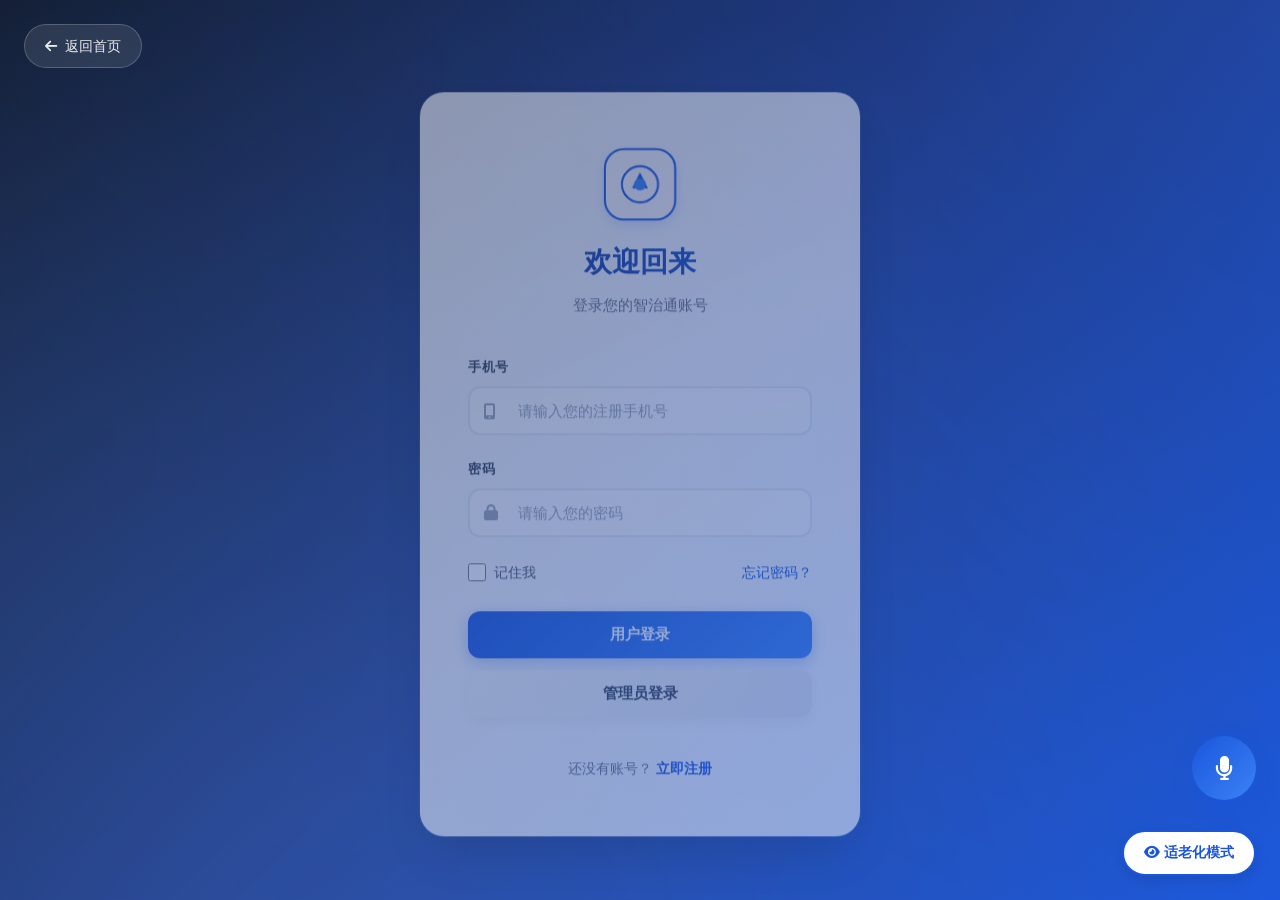
==== commit c34aae65: "Add files via upload" ====
--- a/admin.html
+++ b/admin.html
@@ -2237,5 +2237,9 @@
 
 </script>
 
+
+<!-- 动态移动端底部Tab（权限自动切换） -->
+<div class="mobile-tab-bar" id="mobileTabBar"></div>
+
 </body>
 </html>
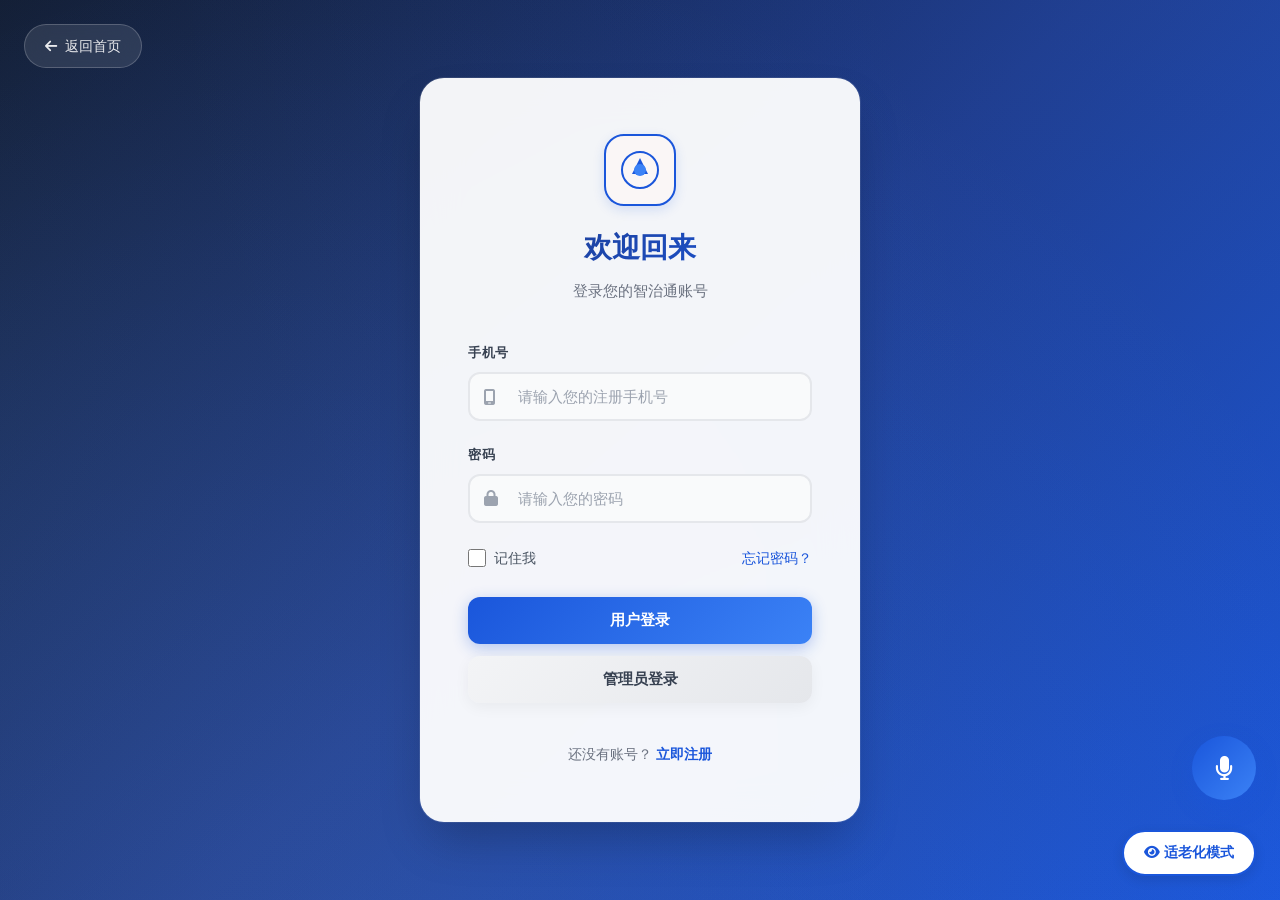
==== commit 0bcfa51e: "Add files via upload 更新失败，返回原版" ====
--- a/admin.html
+++ b/admin.html
@@ -2237,9 +2237,5 @@
 
 </script>
 
-
-<!-- 动态移动端底部Tab（权限自动切换） -->
-<div class="mobile-tab-bar" id="mobileTabBar"></div>
-
 </body>
 </html>
